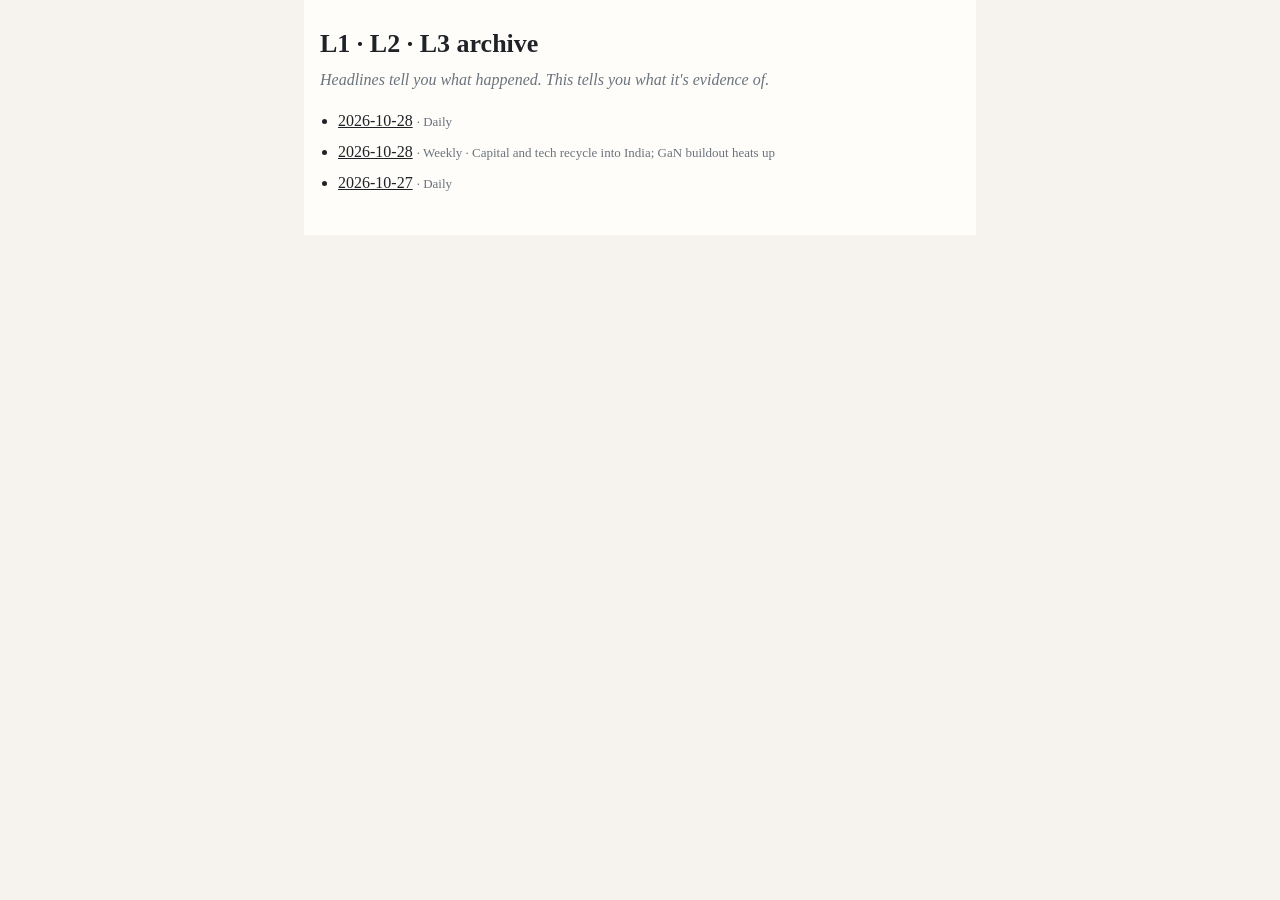
==== docs/index.html @ 502bead8 "Static GitHub Pages from docs/, run locally with --push Drop the Actions workflow so no company secr" ====
<!doctype html>
<html lang="en"><head><meta charset="utf-8"><meta name="viewport" content="width=device-width, initial-scale=1">
<title>L1·L2·L3 archive</title></head>
<body style="margin:0;background:#f6f3ee;">
<div style="max-width:640px;margin:0 auto;padding:24px 16px;background:#fffdf9;color:#1f2328;font-family:Georgia,serif;line-height:1.55;">
<h1 style="font-size:26px;margin:0 0 4px;">L1 · L2 · L3 archive</h1>
<p style="margin:0 0 16px;font-style:italic;color:#6a737d;">Headlines tell you what happened. This tells you what it's evidence of.</p>
<ul style="padding-left:18px;">
<li style="margin:0 0 6px;"><a href="2026-10-28.html" style="color:#1f2328;">2026-10-28</a> <span style="color:#6a737d;font-size:13px;">· Daily</span></li>
<li style="margin:0 0 6px;"><a href="weekly-2026-10-28.html" style="color:#1f2328;">2026-10-28</a> <span style="color:#6a737d;font-size:13px;">· Weekly · Capital and tech recycle into India; GaN buildout heats up</span></li>
<li style="margin:0 0 6px;"><a href="2026-10-27.html" style="color:#1f2328;">2026-10-27</a> <span style="color:#6a737d;font-size:13px;">· Daily</span></li>
</ul>
</div></body></html>
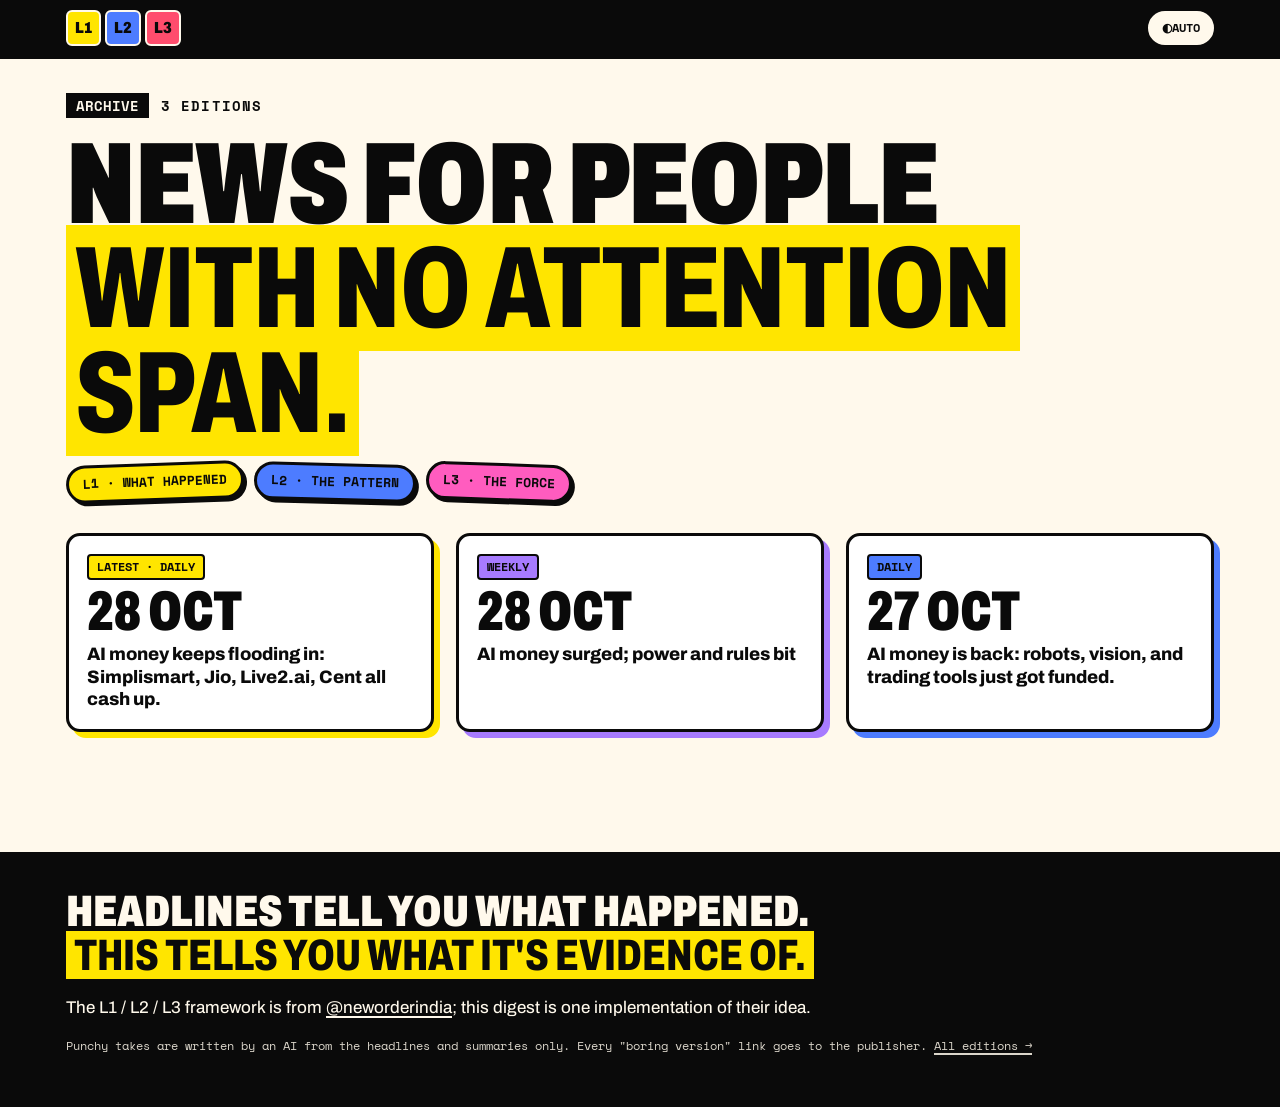
==== commit 36f75ec8: "Redesign: punchy web edition, L1/L2/L3 tabs, last-week connections - Web edition with Feed / What it" ====
--- a/docs/index.html
+++ b/docs/index.html
@@ -1,13 +1,71 @@
 <!doctype html>
-<html lang="en"><head><meta charset="utf-8"><meta name="viewport" content="width=device-width, initial-scale=1">
-<title>L1·L2·L3 archive</title></head>
-<body style="margin:0;background:#f6f3ee;">
-<div style="max-width:640px;margin:0 auto;padding:24px 16px;background:#fffdf9;color:#1f2328;font-family:Georgia,serif;line-height:1.55;">
-<h1 style="font-size:26px;margin:0 0 4px;">L1 · L2 · L3 archive</h1>
-<p style="margin:0 0 16px;font-style:italic;color:#6a737d;">Headlines tell you what happened. This tells you what it's evidence of.</p>
-<ul style="padding-left:18px;">
-<li style="margin:0 0 6px;"><a href="2026-10-28.html" style="color:#1f2328;">2026-10-28</a> <span style="color:#6a737d;font-size:13px;">· Daily</span></li>
-<li style="margin:0 0 6px;"><a href="weekly-2026-10-28.html" style="color:#1f2328;">2026-10-28</a> <span style="color:#6a737d;font-size:13px;">· Weekly · Capital and tech recycle into India; GaN buildout heats up</span></li>
-<li style="margin:0 0 6px;"><a href="2026-10-27.html" style="color:#1f2328;">2026-10-27</a> <span style="color:#6a737d;font-size:13px;">· Daily</span></li>
-</ul>
-</div></body></html>
+<html lang="en">
+<head>
+<meta charset="utf-8">
+<meta name="viewport" content="width=device-width, initial-scale=1">
+<meta name="color-scheme" content="light dark">
+<title>L1·L2·L3 · the archive</title>
+<meta name="description" content="Headlines tell you what happened. This tells you what it's evidence of.">
+<script>(function(){try{var t=localStorage.getItem("l123-theme");if(t==="light"||t==="dark")document.documentElement.setAttribute("data-theme",t);}catch(e){}})();</script>
+<link rel="preconnect" href="https://fonts.googleapis.com">
+<link rel="preconnect" href="https://fonts.gstatic.com" crossorigin>
+<link rel="stylesheet" href="https://fonts.googleapis.com/css2?family=Archivo:wdth,wght@62..125,400..900&family=Space+Mono:wght@400;700&display=swap">
+<link rel="stylesheet" href="assets/digest.css">
+<link rel="icon" href="data:image/svg+xml,%3Csvg xmlns='http://www.w3.org/2000/svg' viewBox='0 0 64 64'%3E%3Crect width='64' height='64' rx='12' fill='%230A0A0A'/%3E%3Crect x='10' y='34' width='12' height='20' fill='%23FFE500'/%3E%3Crect x='26' y='22' width='12' height='32' fill='%234D7CFF'/%3E%3Crect x='42' y='10' width='12' height='44' fill='%23FF4D6D'/%3E%3C/svg%3E">
+</head>
+<body class="archive-page">
+<div class="progress" aria-hidden="true"><span></span></div>
+<header class="topbar">
+  <div class="topbar-row">
+    <a class="logo" href="index.html" aria-label="L1 L2 L3 archive"><span class="lv lv1">L1</span><span class="lv lv2">L2</span><span class="lv lv3">L3</span></a>
+    
+    <button class="theme-btn" type="button" aria-label="Switch colour theme"><span class="theme-ico" aria-hidden="true">◐</span><span class="theme-label">Auto</span></button>
+  </div>
+</header>
+<main>
+
+<div class="wrap">
+  <div class="masthead">
+    <div class="mast-date"><span class="dow">Archive</span><span class="dt">3 editions</span></div>
+    <h1 class="mast-title">News for people<br><mark>with no attention span.</mark></h1>
+    <div class="stickers">
+      <span class="sticker sk-a">L1 · what happened</span>
+      <span class="sticker sk-b">L2 · the pattern</span>
+      <span class="sticker sk-d">L3 · the force</span>
+    </div>
+  </div>
+  <div class="archive">
+    
+    <a class="tile is-latest" href="2026-10-28.html">
+      <span class="tile-kind">Latest · Daily</span>
+      <span class="tile-date">28 Oct</span>
+      <span class="tile-lead">AI money keeps flooding in: Simplismart, Jio, Live2.ai, Cent all cash up.</span>
+    </a>
+    
+    <a class="tile is-weekly" href="weekly-2026-10-28.html">
+      <span class="tile-kind">Weekly</span>
+      <span class="tile-date">28 Oct</span>
+      <span class="tile-lead">AI money surged; power and rules bit</span>
+    </a>
+    
+    <a class="tile" href="2026-10-27.html">
+      <span class="tile-kind">Daily</span>
+      <span class="tile-date">27 Oct</span>
+      <span class="tile-lead">AI money is back: robots, vision, and trading tools just got funded.</span>
+    </a>
+    
+  </div>
+</div>
+
+</main>
+<footer class="footer">
+  <div class="wrap">
+    <p class="footer-big">Headlines tell you what happened.<br><mark>This tells you what it's evidence of.</mark></p>
+    <p>The L1 / L2 / L3 framework is from <a href="https://www.instagram.com/neworderindia/">@neworderindia</a>; this digest is one implementation of their idea.</p>
+    
+    <p class="footer-small">Punchy takes are written by an AI from the headlines and summaries only. Every "boring version" link goes to the publisher. <a href="index.html">All editions →</a></p>
+  </div>
+</footer>
+<script src="assets/digest.js"></script>
+</body>
+</html>
--- a/docs/assets/digest.css
+++ b/docs/assets/digest.css
@@ -0,0 +1,512 @@
+/* L1·L2·L3: solid colours only, thick borders, hard shadows, highlighter marks. No gradients anywhere. */
+
+:root {
+  --bg: #FFF9EC;
+  --surface: #FFFFFF;
+  --ink: #0A0A0A;
+  --soft: #3A3A3A;
+  --line: #0A0A0A;
+  --on: #0A0A0A;            /* text on any accent colour (all accents are light enough for black) */
+  --mark: #FFE500;
+  --mark-ink: #0A0A0A;
+  --quiet: #ECE6D6;
+
+  /* sections (L1) */
+  --tech: #4D7CFF;
+  --politics_india: #FF9F1C;
+  --politics_world: #FF4D6D;
+  --markets: #00D27A;
+  --sports: #A77BFF;
+  --fun: #FF5CBF;
+
+  /* forces (L3) */
+  --technology: #00D1FF;
+  --capital: #B8FF3B;
+  --geopolitics: #FF5F45;
+  --regulation: #FFC400;
+  --demographics: #FF7AD9;
+
+  /* thread status (L2) */
+  --heating: #FF4D2E;
+  --cooling: #7FE7FF;
+  --new: #FFE500;
+  --active: #E3DCCB;
+  --dormant: #BDBDBD;
+
+  --bw: 3px;
+  --sh: 6px;
+  --r: 14px;
+  --display: "Archivo", "Arial Black", Impact, system-ui, sans-serif;
+  --mono: "Space Mono", ui-monospace, "Cascadia Mono", Consolas, monospace;
+  color-scheme: light;
+}
+
+@media (prefers-color-scheme: dark) {
+  :root:not([data-theme="light"]) {
+    --bg: #0B0B0D; --surface: #17171C; --ink: #F7F4EC; --soft: #CFCABF; --line: #F7F4EC;
+    --quiet: #26262D; --active: #34343C; --dormant: #4A4A52; color-scheme: dark;
+  }
+}
+:root[data-theme="dark"] {
+  --bg: #0B0B0D; --surface: #17171C; --ink: #F7F4EC; --soft: #CFCABF; --line: #F7F4EC;
+  --quiet: #26262D; --active: #34343C; --dormant: #4A4A52; color-scheme: dark;
+}
+
+/* colour hooks: every element with one of these classes gets --c */
+.s-tech { --c: var(--tech); } .s-politics_india { --c: var(--politics_india); } .s-politics_world { --c: var(--politics_world); }
+.s-markets { --c: var(--markets); } .s-sports { --c: var(--sports); } .s-fun { --c: var(--fun); }
+.f-technology { --c: var(--technology); } .f-capital { --c: var(--capital); } .f-geopolitics { --c: var(--geopolitics); }
+.f-regulation { --c: var(--regulation); } .f-demographics { --c: var(--demographics); }
+.st-heating { --st: var(--heating); } .st-cooling { --st: var(--cooling); } .st-new { --st: var(--new); }
+.st-active { --st: var(--active); } .st-dormant { --st: var(--dormant); }
+
+* { box-sizing: border-box; }
+html { -webkit-text-size-adjust: 100%; scroll-padding-top: 130px; }
+body {
+  margin: 0; background: var(--bg); color: var(--ink);
+  font-family: var(--display); font-stretch: 100%; font-weight: 450; font-size: 17px; line-height: 1.5;
+  overflow-x: hidden;
+}
+a { color: inherit; text-decoration-thickness: 2px; text-underline-offset: 3px; }
+a:hover { background: var(--mark); color: var(--mark-ink); }
+button { font: inherit; color: inherit; cursor: pointer; }
+mark { background: var(--mark); color: var(--mark-ink); padding: 0 .18em; box-decoration-break: clone; -webkit-box-decoration-break: clone; font-weight: 800; }
+:focus-visible { outline: 3px solid var(--mark); outline-offset: 3px; box-shadow: 0 0 0 6px var(--ink); }
+[hidden] { display: none !important; }
+.wrap { max-width: 1180px; margin: 0 auto; padding: 0 16px; }
+.wrap-narrow { max-width: 760px; }
+.label {
+  font-family: var(--mono); font-weight: 700; font-size: 12px; letter-spacing: .12em; text-transform: uppercase;
+  margin-bottom: 10px;
+}
+.block-title { font-weight: 900; font-stretch: 75%; text-transform: uppercase; font-size: 30px; line-height: 1; margin: 0; }
+
+/* ---------------- top bar ---------------- */
+.progress { position: fixed; inset: 0 0 auto 0; height: 6px; z-index: 60; pointer-events: none; }
+.progress span { display: block; height: 100%; width: 0; background: var(--mark); border-right: 3px solid var(--line); }
+.topbar { position: sticky; top: 0; z-index: 50; background: var(--ink); color: var(--bg); border-bottom: var(--bw) solid var(--line); }
+.topbar-row { max-width: 1180px; margin: 0 auto; padding: 10px 16px; display: flex; align-items: center; gap: 14px; flex-wrap: wrap; }
+.logo { display: flex; gap: 4px; text-decoration: none; }
+.logo:hover { background: none; }
+.lv { font-weight: 900; font-stretch: 80%; font-size: 16px; color: var(--on); padding: 4px 7px; border: 2px solid var(--bg); border-radius: 6px; }
+.lv1 { background: var(--mark); } .lv2 { background: var(--tech); } .lv3 { background: var(--politics_world); }
+.logo:hover .lv { transform: translateY(-2px); }
+.lv { transition: transform .12s; }
+.tabs { display: flex; gap: 6px; flex: 1; justify-content: center; }
+.tab {
+  background: transparent; border: 2px solid transparent; color: var(--bg); border-radius: 999px;
+  padding: 7px 14px; font-weight: 800; font-size: 15px; white-space: nowrap;
+}
+.tab:hover { border-color: var(--bg); }
+.tab[aria-selected="true"] { background: var(--mark); color: var(--mark-ink); border-color: var(--mark); }
+.theme-btn {
+  margin-left: auto; background: var(--bg); color: var(--ink); border: 2px solid var(--bg); border-radius: 999px;
+  padding: 6px 12px; font-family: var(--mono); font-size: 12px; font-weight: 700; text-transform: uppercase;
+}
+.theme-btn:hover { background: var(--mark); color: var(--mark-ink); }
+.daily .tabs { order: 3; flex-basis: 100%; justify-content: stretch; }
+.daily .tab { flex: 1; padding: 8px 6px; font-size: 14px; }
+@media (min-width: 760px) {
+  .daily .tabs { order: 0; flex-basis: auto; justify-content: center; }
+  .daily .tab { flex: 0 0 auto; padding: 7px 16px; font-size: 15px; }
+}
+
+/* ---------------- masthead ---------------- */
+.masthead { padding: 34px 0 22px; }
+.mast-date { display: flex; align-items: baseline; gap: 12px; font-family: var(--mono); font-weight: 700; text-transform: uppercase; }
+.dow { background: var(--ink); color: var(--bg); padding: 2px 10px; font-size: 14px; }
+.dt { font-size: 14px; letter-spacing: .08em; }
+.mast-title {
+  font-weight: 900; font-stretch: 72%; text-transform: uppercase; line-height: .9; letter-spacing: -.01em;
+  font-size: clamp(46px, 11vw, 116px); margin: 14px 0 18px;
+}
+.mast-title mark { padding: 0 .08em; }
+.stickers { display: flex; flex-wrap: wrap; gap: 10px; }
+.sticker {
+  display: inline-block; border: var(--bw) solid var(--line); border-radius: 999px; padding: 6px 14px;
+  font-family: var(--mono); font-weight: 700; font-size: 13px; text-transform: uppercase; color: var(--on);
+  box-shadow: 3px 3px 0 var(--line);
+}
+.sk-a { background: var(--mark); transform: rotate(-2deg); }
+.sk-b { background: var(--tech); transform: rotate(1.5deg); }
+.sk-c { background: var(--markets); transform: rotate(-1deg); }
+.sk-d { background: var(--fun); transform: rotate(2deg); }
+
+/* ---------------- TL;DR ---------------- */
+.tldr {
+  background: var(--mark); color: var(--mark-ink); border: var(--bw) solid var(--line); border-radius: var(--r);
+  box-shadow: var(--sh) var(--sh) 0 var(--line); padding: 20px 20px 8px; margin: 10px 0 34px;
+}
+.tldr ol { list-style: none; margin: 0; padding: 0; }
+.tldr li { display: flex; gap: 14px; align-items: flex-start; border-top: 3px solid var(--mark-ink); padding: 14px 0; }
+.tldr li:first-child { border-top: 0; padding-top: 4px; }
+.tldr .num {
+  flex: 0 0 auto; width: 40px; height: 40px; display: grid; place-items: center; background: var(--mark-ink); color: var(--mark);
+  font-weight: 900; font-size: 22px; border-radius: 50%;
+}
+.tldr p { margin: 0; font-weight: 800; font-stretch: 85%; font-size: clamp(20px, 3.4vw, 28px); line-height: 1.15; }
+.tldr mark { background: var(--mark-ink); color: var(--mark); }
+
+/* ---------------- layout ---------------- */
+/* Phones: the big one, then a swipeable strip of moving patterns, then the cards. The forces and the call
+   live in their own tabs, so the side boxes for them are desktop-only. */
+.feed-grid { display: flex; flex-direction: column; }
+.feed-main { display: contents; }
+.hero { order: 0; }
+.feed-side { order: 1; display: flex; flex-direction: column; gap: 22px; margin-bottom: 28px; min-width: 0; }
+.filters, .sec-block { order: 2; }
+.feed-side .side-forces, .feed-side .side-call { display: none; }
+.movers { display: flex; gap: 12px; overflow-x: auto; margin: 0 -16px; padding: 2px 16px 10px; scroll-snap-type: x mandatory; scrollbar-width: thin; }
+.movers .mover { flex: 0 0 240px; scroll-snap-align: start; border: 2px solid var(--line); border-radius: 10px; padding: 10px 12px; background: var(--bg); }
+.movers .mover:first-of-type { padding-top: 10px; }
+.movers-box { padding-bottom: 8px; overflow: hidden; }
+.swipe { float: right; letter-spacing: 0; text-transform: none; font-weight: 400; }
+@media (min-width: 1000px) {
+  .feed-grid { display: grid; grid-template-columns: minmax(0, 1fr) 330px; gap: 34px; align-items: start; }
+  .feed-main { display: block; min-width: 0; }
+  .feed-side { position: sticky; top: 90px; max-height: calc(100vh - 110px); overflow: auto; padding: 0 8px 8px 0; margin: 0; }
+  .feed-side .side-forces, .feed-side .side-call { display: block; }
+  .movers { display: block; margin: 0; padding: 0; overflow: visible; }
+  .movers .mover { border: 0; border-top: 2px solid var(--line); border-radius: 0; padding: 12px 0; background: transparent; }
+  .movers .mover:first-of-type { border-top: 0; padding-top: 2px; }
+  .movers-box { overflow: visible; }
+  .swipe { display: none; }
+}
+
+/* ---------------- hero ---------------- */
+.hero {
+  position: relative; background: var(--ink); color: var(--bg); border: var(--bw) solid var(--line); border-radius: var(--r);
+  padding: 34px 22px 22px; margin-bottom: 30px; box-shadow: var(--sh) var(--sh) 0 var(--politics_world);
+}
+.sk-hero { position: absolute; top: -18px; left: 18px; background: var(--politics_world); transform: rotate(-3deg); }
+.hero-text { margin: 0 0 16px; font-weight: 800; font-stretch: 85%; font-size: clamp(22px, 3.6vw, 32px); line-height: 1.15; }
+.hero-cta {
+  background: var(--bg); color: var(--ink); border: 2px solid var(--bg); border-radius: 999px; padding: 8px 16px; font-weight: 800;
+}
+.hero-cta:hover { background: var(--mark); color: var(--mark-ink); border-color: var(--mark); }
+
+/* ---------------- filters ---------------- */
+.filters { display: flex; gap: 8px; overflow-x: auto; padding: 4px 4px 14px; margin: 0 -4px 10px; scrollbar-width: thin; }
+.filter {
+  flex: 0 0 auto; background: var(--surface); border: 2px solid var(--line); border-radius: 999px; padding: 6px 12px;
+  font-weight: 800; font-size: 14px; white-space: nowrap;
+}
+.filter b { font-family: var(--mono); font-size: 12px; margin-left: 4px; }
+.filter:hover { background: var(--c, var(--mark)); color: var(--on); }
+.filter.is-on { background: var(--c, var(--ink)); color: var(--on); box-shadow: 3px 3px 0 var(--line); }
+.filter.is-on[data-filter="all"] { color: var(--bg); }
+
+/* ---------------- section banner ---------------- */
+.sec-banner {
+  display: flex; justify-content: space-between; align-items: center; margin: 14px 0 20px; padding: 10px 16px;
+  background: var(--c); color: var(--on); border: var(--bw) solid var(--line); border-radius: var(--r);
+  font-weight: 900; font-stretch: 72%; text-transform: uppercase; font-size: clamp(30px, 6vw, 44px); line-height: 1;
+}
+.sec-count { font-family: var(--mono); font-size: 16px; background: var(--ink); color: var(--bg); border-radius: 999px; padding: 4px 12px; font-stretch: 100%; }
+
+/* ---------------- cards ---------------- */
+.card {
+  position: relative; background: var(--surface); border: var(--bw) solid var(--line); border-radius: var(--r);
+  box-shadow: var(--sh) var(--sh) 0 var(--c, var(--line)); padding: 16px 18px 14px; margin: 0 0 24px;
+  transition: transform .12s ease, box-shadow .12s ease;
+}
+.card:hover { transform: translate(-2px, -2px); box-shadow: calc(var(--sh) + 3px) calc(var(--sh) + 3px) 0 var(--c, var(--line)); }
+.card.s-fun { transform: rotate(-.5deg); }
+.card.flash { animation: flash 1.2s ease 2; }
+@keyframes flash { 50% { background: var(--mark); color: var(--mark-ink); } }
+.card-top { display: flex; justify-content: space-between; align-items: center; }
+.tag {
+  background: var(--c); color: var(--on); border: 2px solid var(--line); border-radius: 999px; padding: 4px 10px;
+  font-family: var(--mono); font-weight: 700; font-size: 12px; text-transform: uppercase;
+}
+.card-emoji { font-size: 34px; line-height: 1; }
+.punchy { font-weight: 900; font-stretch: 78%; font-size: clamp(25px, 4.4vw, 34px); line-height: 1.02; letter-spacing: -.005em; margin: 12px 0 10px; }
+.so-what { margin: 0 0 12px; font-size: 17px; line-height: 1.45; color: var(--ink); }
+.fund { display: flex; flex-wrap: wrap; gap: 6px; align-items: center; margin: 0 0 12px; }
+.fund-k { font-family: var(--mono); font-weight: 700; font-size: 12px; text-transform: uppercase; background: var(--capital); color: var(--on); border: 2px solid var(--line); padding: 3px 8px; }
+.fund-v { font-family: var(--mono); font-size: 12px; border: 2px solid var(--line); padding: 3px 8px; background: var(--surface); }
+.throwback-mini { border: 2px dashed var(--line); border-radius: 10px; padding: 10px 12px; margin: 0 0 12px; background: var(--quiet); }
+.throwback-mini p { margin: 6px 0 0; font-size: 15px; line-height: 1.4; }
+.then { display: block; font-size: 13px; color: var(--soft); margin-top: 4px; }
+.kind {
+  display: inline-block; font-family: var(--mono); font-weight: 700; font-size: 11px; text-transform: uppercase;
+  background: var(--ink); color: var(--bg); padding: 3px 8px; border-radius: 4px;
+}
+.k-reversal { background: var(--politics_world); color: var(--on); } .k-cause { background: var(--regulation); color: var(--on); }
+.k-same_pattern { background: var(--technology); color: var(--on); }
+.card-foot { display: flex; flex-wrap: wrap; gap: 10px; justify-content: space-between; align-items: center; border-top: 2px solid var(--line); padding-top: 12px; }
+.thread-chip {
+  background: var(--st, var(--surface)); color: var(--on); border: 2px solid var(--line); border-radius: 999px; padding: 6px 12px;
+  font-weight: 800; font-size: 14px; text-align: left; line-height: 1.2;
+}
+.thread-chip:not([class*="st-"]) { color: var(--ink); }
+.thread-chip:hover { background: var(--mark); color: var(--mark-ink); box-shadow: 3px 3px 0 var(--line); }
+.one-off { font-family: var(--mono); font-size: 12px; color: var(--soft); }
+.boring { font-family: var(--mono); font-size: 12px; font-weight: 700; }
+
+/* ---------------- pulse ---------------- */
+.pulse { border: var(--bw) solid var(--line); border-radius: var(--r); background: var(--surface); padding: 16px; margin: 0 0 28px; box-shadow: var(--sh) var(--sh) 0 var(--capital); }
+.pulse-grid { display: grid; gap: 12px; }
+@media (min-width: 640px) { .pulse-grid { grid-template-columns: 1fr 1fr; } }
+.pulse-side { border: 2px solid var(--line); border-radius: 10px; padding: 12px; }
+.p-in { background: var(--politics_india); color: var(--on); } .p-w { background: var(--technology); color: var(--on); }
+.pulse-k { font-weight: 900; font-stretch: 80%; text-transform: uppercase; font-size: 20px; }
+.pulse-side p { margin: 4px 0 0; font-weight: 600; }
+
+/* ---------------- side rail ---------------- */
+.side-box { background: var(--surface); border: var(--bw) solid var(--line); border-radius: var(--r); padding: 16px; box-shadow: 4px 4px 0 var(--line); }
+.mover {
+  display: block; width: 100%; text-align: left; background: transparent; border: 0; border-top: 2px solid var(--line);
+  padding: 12px 0; margin: 0;
+}
+.mover:first-of-type { border-top: 0; padding-top: 2px; }
+.mover:hover .mover-name { background: var(--mark); color: var(--mark-ink); }
+.mover-name { display: block; font-weight: 900; font-stretch: 80%; font-size: 22px; line-height: 1.05; margin-top: 6px; }
+.mover-line { display: block; font-size: 14px; color: var(--soft); margin-top: 4px; }
+.stamp {
+  display: inline-block; background: var(--st); color: var(--on); border: 2px solid var(--line); border-radius: 4px;
+  font-family: var(--mono); font-size: 11px; font-weight: 700; text-transform: uppercase; padding: 2px 7px; transform: rotate(-2deg);
+}
+.st-active .stamp, .stamp.st-active, .stamp.st-dormant { color: var(--ink); }
+.force-bar {
+  display: grid; grid-template-columns: 128px 1fr 26px; gap: 8px; align-items: center; width: 100%; background: transparent;
+  border: 0; padding: 6px 0; text-align: left;
+}
+.fb-name { font-weight: 800; font-size: 14px; }
+.fb-track { height: 16px; border: 2px solid var(--line); border-radius: 4px; background: var(--bg); overflow: hidden; }
+.fb-fill { display: block; height: 100%; background: var(--c); border-right: 2px solid var(--line); }
+.fb-n { font-family: var(--mono); font-weight: 700; text-align: right; }
+.force-bar.is-quiet { opacity: .55; }
+.force-bar:hover .fb-name { background: var(--c); color: var(--on); }
+.side-call { display: block; width: 100%; text-align: left; background: var(--sports); color: var(--on); }
+.side-call-text { display: block; font-weight: 800; font-stretch: 85%; font-size: 18px; line-height: 1.2; }
+.side-call-cta { display: inline-block; margin-top: 10px; font-family: var(--mono); font-weight: 700; font-size: 12px; text-transform: uppercase; background: var(--ink); color: var(--bg); padding: 4px 8px; }
+.quiet { margin: 0; color: var(--soft); }
+
+/* ---------------- what it means ---------------- */
+.ladder { display: grid; grid-template-columns: repeat(3, 1fr); gap: 8px; padding: 26px 0 10px; }
+.ladder .rung-arrow, .ladder .rung-s { display: none; }
+.ladder .rung { padding: 10px; }
+.ladder .rung-l { font-size: 40px; }
+.ladder .rung-t { font-size: 14px; }
+@media (min-width: 760px) {
+  .ladder { grid-template-columns: 1fr auto 1fr auto 1fr; align-items: stretch; gap: 10px; padding-top: 34px; }
+  .ladder .rung-arrow, .ladder .rung-s { display: block; }
+  .ladder .rung { padding: 14px 16px; }
+  .ladder .rung-l { font-size: 64px; }
+  .ladder .rung-t { font-size: 20px; }
+}
+.rung { border: var(--bw) solid var(--line); border-radius: var(--r); padding: 14px 16px; color: var(--on); box-shadow: 5px 5px 0 var(--line); }
+.r1 { background: var(--mark); } .r2 { background: var(--tech); } .r3 { background: var(--politics_world); }
+.rung-l { display: block; font-weight: 900; font-stretch: 70%; font-size: 64px; line-height: .85; }
+.rung-t { display: block; font-weight: 900; text-transform: uppercase; font-size: 20px; font-stretch: 80%; }
+.rung-s { display: block; font-family: var(--mono); font-size: 12px; }
+.rung-arrow { align-self: center; justify-self: center; font-weight: 900; font-size: 36px; transform: rotate(90deg); }
+@media (min-width: 760px) { .rung-arrow { transform: none; } }
+
+.map-wrap { display: none; margin: 30px 0 10px; }
+@media (min-width: 900px) { .map-wrap { display: block; } }
+.map-head { display: flex; align-items: baseline; gap: 16px; flex-wrap: wrap; margin-bottom: 14px; }
+.map-head p { margin: 0; color: var(--soft); }
+.map {
+  position: relative; display: grid; grid-template-columns: 1.5fr 1fr .8fr; gap: 90px; padding: 22px;
+  background: var(--surface); border: var(--bw) solid var(--line); border-radius: var(--r); box-shadow: var(--sh) var(--sh) 0 var(--line);
+}
+.map-lines { position: absolute; inset: 0; width: 100%; height: 100%; pointer-events: none; overflow: visible; }
+.map-lines path { fill: none; stroke-width: 3; stroke-linecap: round; transition: opacity .15s, stroke-width .15s; }
+.map-col { display: flex; flex-direction: column; gap: 10px; justify-content: center; position: relative; z-index: 1; }
+.map-h { font-family: var(--mono); font-weight: 700; font-size: 12px; text-transform: uppercase; letter-spacing: .1em; margin-bottom: 4px; }
+.node {
+  border: 2px solid var(--line); border-radius: 10px; padding: 8px 10px; background: var(--surface); font-weight: 800;
+  font-size: 14px; line-height: 1.2; transition: opacity .15s, transform .15s; cursor: default;
+}
+.n1 { border-left: 10px solid var(--c); }
+.n2 { background: var(--st); color: var(--on); font-stretch: 85%; font-size: 17px; }
+.st-active.n2, .st-dormant.n2 { color: var(--ink); }
+.n3 { background: var(--c); color: var(--on); font-size: 16px; text-transform: uppercase; font-stretch: 85%; }
+.n3.is-quiet { background: var(--surface); color: var(--soft); border-style: dashed; }
+.map.is-tracing .node:not(.lit) { opacity: .22; }
+.map.is-tracing path:not(.lit) { opacity: .08; }
+.map path.lit { stroke-width: 5; }
+.node.lit { transform: scale(1.03); box-shadow: 4px 4px 0 var(--line); }
+
+.level { margin: 46px 0 10px; }
+.level-h { display: flex; gap: 16px; align-items: center; margin-bottom: 20px; }
+.level-h h2 { margin: 0; font-weight: 900; font-stretch: 75%; text-transform: uppercase; font-size: clamp(30px, 5vw, 44px); line-height: 1; }
+.level-h p { margin: 4px 0 0; color: var(--soft); }
+.big-l {
+  flex: 0 0 auto; display: grid; place-items: center; width: 84px; height: 84px; border: var(--bw) solid var(--line); border-radius: 50%;
+  font-weight: 900; font-stretch: 70%; font-size: 40px; color: var(--on); box-shadow: 4px 4px 0 var(--line);
+}
+.l-1 { background: var(--mark); } .l-2 { background: var(--tech); } .l-3 { background: var(--politics_world); } .l-x { background: var(--markets); }
+
+.l1-list { list-style: none; margin: 0; padding: 0; display: grid; gap: 10px; }
+.l1-row {
+  display: grid; grid-template-columns: auto 1fr; gap: 6px 10px; align-items: center; background: var(--surface);
+  border: 2px solid var(--line); border-left: 10px solid var(--c); border-radius: 10px; padding: 10px 12px;
+}
+.l1-row .thread-chip { grid-column: 2; justify-self: start; font-size: 13px; padding: 4px 10px; }
+.l1-arrow { display: none; font-weight: 900; }
+@media (min-width: 760px) {
+  .l1-row { grid-template-columns: auto 1fr auto auto; }
+  .l1-row .thread-chip { grid-column: auto; }
+  .l1-arrow { display: inline; }
+}
+.l1-tag { font-size: 20px; }
+.l1-head { font-weight: 800; text-decoration: none; line-height: 1.2; }
+.l1-head:hover { text-decoration: underline; }
+.oneoffs { margin-top: 14px; }
+.oneoffs summary { cursor: pointer; font-family: var(--mono); font-weight: 700; font-size: 13px; text-transform: uppercase; padding: 8px 0; }
+.oneoffs .l1-row { grid-template-columns: auto 1fr; }
+
+.force-filter { display: flex; flex-wrap: wrap; gap: 8px; margin: 0 0 18px; }
+.ff { background: var(--surface); border: 2px solid var(--line); border-radius: 999px; padding: 5px 12px; font-weight: 800; font-size: 14px; }
+.ff.is-on { background: var(--c, var(--ink)); color: var(--on); box-shadow: 3px 3px 0 var(--line); }
+.ff[data-ff="all"].is-on { color: var(--bg); }
+.ff:hover { background: var(--c, var(--mark)); color: var(--on); }
+
+.threads { display: grid; gap: 26px; }
+@media (min-width: 900px) { .threads { grid-template-columns: 1fr 1fr; align-items: start; } }
+.thread {
+  background: var(--surface); border: var(--bw) solid var(--line); border-radius: var(--r); padding: 18px;
+  box-shadow: var(--sh) var(--sh) 0 var(--st); scroll-margin-top: 140px;
+}
+.thread.flash { animation: flash 1.2s ease 2; }
+.thread-top { display: flex; justify-content: space-between; align-items: center; gap: 10px; flex-wrap: wrap; }
+.thread-meta { font-family: var(--mono); font-size: 12px; color: var(--soft); }
+.thread-meta b { color: var(--ink); background: var(--mark); color: var(--mark-ink); padding: 0 4px; }
+.thread-name { font-weight: 900; font-stretch: 75%; text-transform: uppercase; font-size: clamp(30px, 4.6vw, 42px); line-height: .95; margin: 14px 0 8px; }
+.thread-plain { margin: 0 0 10px; font-size: 19px; font-weight: 700; line-height: 1.3; }
+.thread-line { margin: 0 0 10px; font-size: 15px; border-left: 6px solid var(--st); padding-left: 10px; }
+.forces-row { display: flex; flex-wrap: wrap; gap: 6px; margin-bottom: 14px; }
+.fchip { background: var(--c); color: var(--on); border: 2px solid var(--line); border-radius: 999px; padding: 2px 9px; font-family: var(--mono); font-size: 12px; font-weight: 700; text-transform: uppercase; }
+.timeline { display: grid; grid-template-columns: repeat(14, 1fr); gap: 4px; align-items: end; height: 46px; }
+.tl-d { display: block; height: 8px; border: 2px solid var(--line); border-radius: 3px; background: var(--bg); }
+.tl-d.on { height: calc(10px + var(--n) * 8px); background: var(--st); }
+.st-active .tl-d.on, .st-dormant .tl-d.on { background: var(--ink); }
+.tl-d.now { outline: 2px solid var(--mark); outline-offset: 2px; }
+.tl-axis { display: flex; justify-content: space-between; font-family: var(--mono); font-size: 11px; color: var(--soft); margin: 4px 0 12px; }
+.claim { border: 2px dashed var(--line); border-radius: 8px; padding: 6px 10px; margin-bottom: 12px; }
+.claim summary { cursor: pointer; font-family: var(--mono); font-size: 12px; font-weight: 700; text-transform: uppercase; }
+.claim p { margin: 8px 0 4px; font-size: 15px; }
+.evidence { list-style: none; margin: 0; padding: 0; display: grid; gap: 10px; }
+.evidence li { border-left: 4px solid var(--line); padding-left: 10px; font-size: 15px; line-height: 1.35; }
+.evidence li.is-today { border-left-color: var(--mark); border-left-width: 8px; }
+.ev-date { display: block; font-family: var(--mono); font-size: 11px; font-weight: 700; text-transform: uppercase; color: var(--soft); }
+.is-today .ev-date { color: var(--ink); }
+.evidence a, .evidence span:not(.ev-date):not(.ev-note) { font-weight: 800; }
+.ev-note { display: block; color: var(--soft); font-size: 14px; }
+.thread.is-hidden { display: none; }
+
+.forces { display: grid; gap: 14px; grid-template-columns: 1fr; }
+@media (min-width: 620px) { .forces { grid-template-columns: 1fr 1fr; } }
+@media (min-width: 1000px) { .forces { grid-template-columns: repeat(5, 1fr); } }
+.force {
+  display: flex; flex-direction: column; gap: 6px; text-align: left; background: var(--c); color: var(--on);
+  border: var(--bw) solid var(--line); border-radius: var(--r); padding: 16px; box-shadow: 5px 5px 0 var(--line);
+  transition: transform .12s;
+}
+.force:hover { transform: translate(-2px, -2px) rotate(-1deg); }
+.force.is-quiet { background: var(--surface); color: var(--ink); border-style: dashed; box-shadow: none; }
+.force-icon { font-size: 34px; line-height: 1; }
+.force-name { font-weight: 900; font-stretch: 75%; text-transform: uppercase; font-size: 26px; line-height: 1; }
+.force-line { font-weight: 650; font-size: 15px; line-height: 1.3; flex: 1; }
+.force-meter { font-family: var(--mono); font-size: 12px; border-top: 2px solid currentColor; padding-top: 6px; }
+
+.dots {
+  display: grid; grid-template-columns: 1fr; gap: 12px; align-items: center; background: var(--ink); color: var(--bg);
+  border: var(--bw) solid var(--line); border-radius: var(--r); padding: 22px; box-shadow: var(--sh) var(--sh) 0 var(--markets);
+}
+@media (min-width: 760px) { .dots { grid-template-columns: 1fr auto 1fr; } }
+.dots-node {
+  background: var(--bg); color: var(--ink); border: 2px solid var(--bg); border-radius: 10px; padding: 12px; font-weight: 900;
+  font-stretch: 80%; text-transform: uppercase; font-size: 22px; line-height: 1;
+}
+.dots-node:hover { background: var(--mark); color: var(--mark-ink); }
+.dots-via { justify-self: center; background: var(--c); color: var(--on); border: 2px solid var(--bg); border-radius: 999px; padding: 6px 14px; font-family: var(--mono); font-weight: 700; text-transform: uppercase; font-size: 13px; }
+.dots-text { grid-column: 1 / -1; margin: 6px 0 0; font-size: 20px; font-weight: 700; line-height: 1.35; }
+.sub-title { font-weight: 900; font-stretch: 80%; text-transform: uppercase; font-size: 24px; margin: 34px 0 14px; }
+.throwbacks { display: grid; gap: 20px; }
+@media (min-width: 900px) { .throwbacks { grid-template-columns: 1fr 1fr; } }
+.tb { background: var(--surface); border: var(--bw) solid var(--line); border-radius: var(--r); padding: 16px; box-shadow: 5px 5px 0 var(--line); }
+.tb-line { font-weight: 800; font-stretch: 88%; font-size: 21px; line-height: 1.2; margin: 10px 0 12px; }
+.tb-pair { display: grid; grid-template-columns: 1fr; gap: 8px; }
+@media (min-width: 560px) { .tb-pair { grid-template-columns: 1fr auto 1fr; align-items: stretch; } }
+.tb-then, .tb-now { border: 2px solid var(--line); border-top: 8px solid var(--c); border-radius: 8px; padding: 8px 10px; font-size: 14px; line-height: 1.3; }
+.tb-then { background: var(--quiet); }
+.tb-k { display: block; font-family: var(--mono); font-size: 11px; font-weight: 700; text-transform: uppercase; margin-bottom: 4px; }
+.tb-then a, .tb-now a { font-weight: 800; }
+.tb-src { display: block; font-family: var(--mono); font-size: 11px; color: var(--soft); margin-top: 4px; }
+.tb-arrow { align-self: center; justify-self: center; font-weight: 900; font-size: 26px; }
+
+/* ---------------- play ---------------- */
+.call {
+  position: relative; background: var(--sports); color: var(--on); border: var(--bw) solid var(--line); border-radius: var(--r);
+  padding: 36px 22px 20px; margin: 44px 0 30px; box-shadow: var(--sh) var(--sh) 0 var(--line);
+}
+.sk-call { position: absolute; top: -18px; left: 18px; background: var(--mark); transform: rotate(-3deg); }
+.call-text { font-weight: 900; font-stretch: 80%; font-size: clamp(24px, 4vw, 34px); line-height: 1.08; margin: 0 0 14px; }
+.call-meta { margin: 0; font-weight: 700; display: flex; flex-wrap: wrap; gap: 8px; align-items: center; }
+.call-meta .thread-chip { background: var(--surface); color: var(--ink); }
+.quiz { margin: 10px 0 40px; }
+.quiz-head { display: flex; justify-content: space-between; align-items: center; gap: 12px; margin-bottom: 16px; }
+.score { font-family: var(--mono); font-weight: 700; background: var(--ink); color: var(--bg); padding: 6px 12px; border-radius: 999px; }
+.score b { color: var(--mark); }
+.q { background: var(--surface); border: var(--bw) solid var(--line); border-radius: var(--r); padding: 16px; margin-bottom: 18px; box-shadow: 5px 5px 0 var(--line); }
+.q-text { font-weight: 800; font-size: 19px; line-height: 1.3; margin: 0 0 12px; display: flex; gap: 10px; }
+.q-n { flex: 0 0 auto; width: 30px; height: 30px; border-radius: 50%; display: grid; place-items: center; background: var(--mark); color: var(--mark-ink); border: 2px solid var(--line); font-weight: 900; }
+.opts { display: grid; gap: 8px; }
+.opt {
+  display: flex; gap: 10px; align-items: center; text-align: left; background: var(--bg); border: 2px solid var(--line); border-radius: 10px;
+  padding: 10px 12px; font-weight: 700; font-size: 16px; line-height: 1.25;
+}
+.opt:hover:not(:disabled) { background: var(--mark); color: var(--mark-ink); }
+.opt-l { flex: 0 0 auto; font-family: var(--mono); font-weight: 700; border: 2px solid currentColor; border-radius: 6px; padding: 0 6px; }
+.opt:disabled { cursor: default; }
+.opt.is-right { background: var(--markets); color: var(--on); box-shadow: 3px 3px 0 var(--line); }
+.opt.is-wrong { background: var(--politics_world); color: var(--on); text-decoration: line-through; }
+.why { margin: 10px 0 0; font-weight: 700; background: var(--quiet); border-left: 6px solid var(--line); padding: 8px 10px; }
+.quiz-done { font-weight: 900; font-stretch: 80%; font-size: 26px; text-transform: uppercase; background: var(--mark); color: var(--mark-ink); border: var(--bw) solid var(--line); padding: 12px 16px; border-radius: var(--r); }
+.calls ul { list-style: none; padding: 0; margin: 16px 0 50px; display: grid; gap: 10px; }
+.calls li { border: 2px solid var(--line); border-radius: 10px; padding: 10px 12px; background: var(--surface); display: grid; gap: 4px; }
+.verdict { justify-self: start; font-family: var(--mono); font-weight: 700; font-size: 12px; text-transform: uppercase; border: 2px solid var(--line); padding: 2px 8px; border-radius: 4px; color: var(--on); background: var(--active); }
+.v-right { background: var(--markets); } .v-wrong { background: var(--politics_world); } .v-too_early, .v-open { background: var(--regulation); }
+.calls-text { font-weight: 700; }
+.calls-meta { font-family: var(--mono); font-size: 12px; color: var(--soft); }
+
+/* ---------------- weekly + archive ---------------- */
+.week-thread { margin-bottom: 0; }
+.week-stats { display: flex; gap: 8px; flex-wrap: wrap; margin: 6px 0 10px; }
+.week-stat { font-family: var(--mono); font-size: 12px; font-weight: 700; text-transform: uppercase; border: 2px solid var(--line); padding: 2px 8px; border-radius: 4px; background: var(--bg); }
+.born-dead { display: grid; gap: 14px; }
+@media (min-width: 760px) { .born-dead { grid-template-columns: 1fr 1fr; } }
+.bd { border: var(--bw) solid var(--line); border-radius: var(--r); padding: 16px; background: var(--surface); }
+.bd h3 { margin: 0 0 10px; font-weight: 900; font-stretch: 80%; text-transform: uppercase; font-size: 24px; }
+.bd ul { margin: 0; padding-left: 18px; }
+.bd li { margin-bottom: 8px; }
+.archive { display: grid; gap: 22px; grid-template-columns: 1fr; padding: 10px 0 60px; }
+@media (min-width: 640px) { .archive { grid-template-columns: 1fr 1fr; } }
+@media (min-width: 1000px) { .archive { grid-template-columns: 1fr 1fr 1fr; } }
+.tile {
+  display: flex; flex-direction: column; gap: 8px; text-decoration: none; background: var(--surface); border: var(--bw) solid var(--line);
+  border-radius: var(--r); padding: 18px; box-shadow: var(--sh) var(--sh) 0 var(--c, var(--line)); transition: transform .12s;
+  color: var(--ink);
+}
+.tile:hover { transform: translate(-3px, -3px) rotate(-.6deg); background: var(--surface); color: var(--ink); }
+.tile-date { font-weight: 900; font-stretch: 70%; font-size: 56px; line-height: .85; text-transform: uppercase; }
+.tile-kind { align-self: flex-start; font-family: var(--mono); font-size: 12px; font-weight: 700; text-transform: uppercase; background: var(--c); color: var(--on); border: 2px solid var(--line); padding: 2px 8px; border-radius: 4px; }
+.tile-lead { font-weight: 800; font-size: 18px; line-height: 1.25; }
+.tile { --c: var(--tech); }
+.tile.is-latest { --c: var(--mark); }
+.tile.is-weekly { --c: var(--sports); }
+
+/* ---------------- footer ---------------- */
+.footer { margin-top: 60px; background: var(--ink); color: var(--bg); border-top: var(--bw) solid var(--line); padding: 34px 0 40px; }
+.footer a { color: var(--bg); }
+.footer a:hover { color: var(--mark-ink); }
+.footer-big { font-weight: 900; font-stretch: 75%; text-transform: uppercase; font-size: clamp(26px, 5vw, 44px); line-height: 1; margin: 0 0 18px; }
+.footer-small { font-family: var(--mono); font-size: 12px; opacity: .85; }
+
+@media (prefers-reduced-motion: reduce) {
+  *, *::before, *::after { transition: none !important; animation: none !important; }
+}
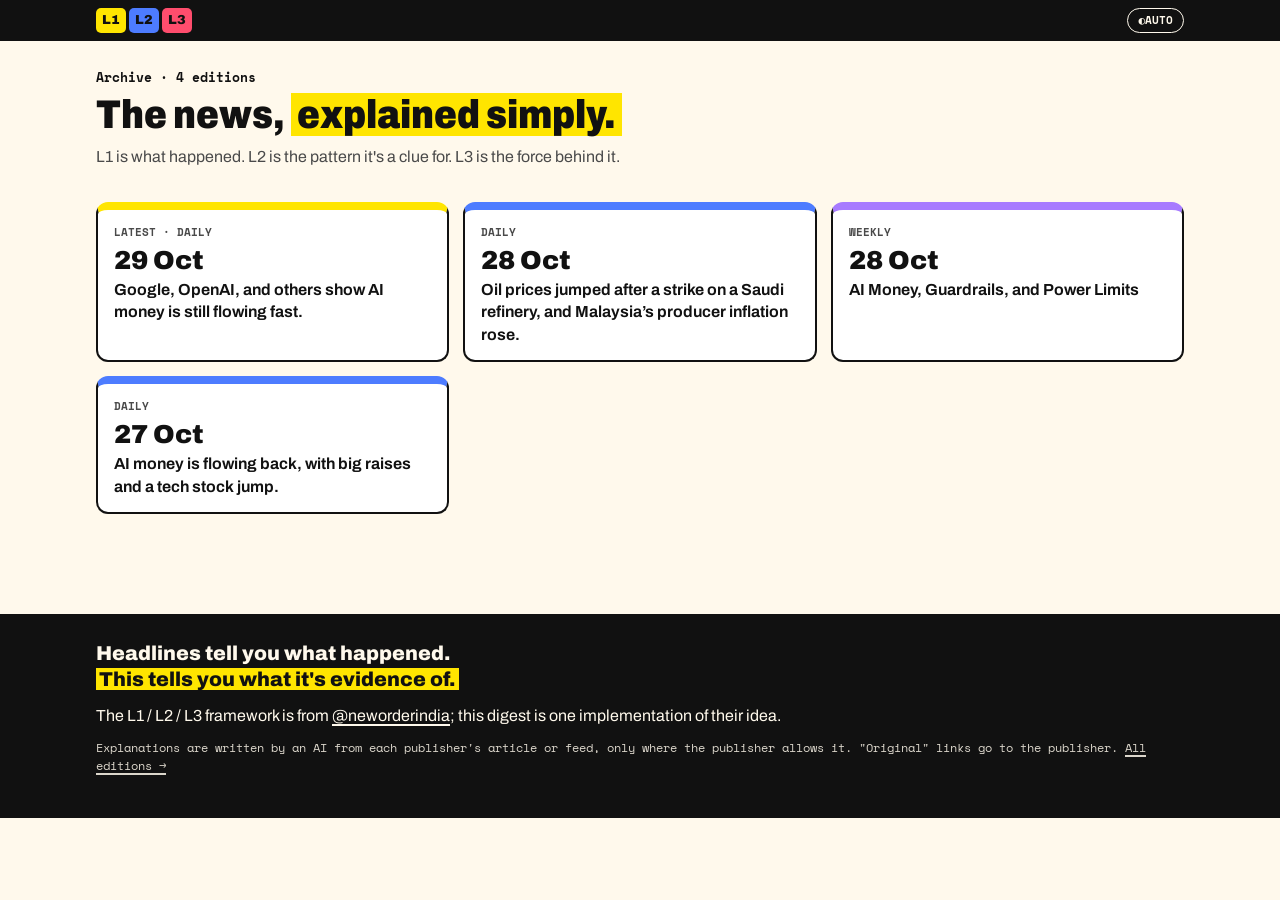
==== commit 7de44135: "Explain like I'm 10: read the stories, teach the patterns - New read phase: feed text first, then th" ====
--- a/docs/index.html
+++ b/docs/index.html
@@ -25,33 +25,35 @@
 <main>
 
 <div class="wrap">
-  <div class="masthead">
-    <div class="mast-date"><span class="dow">Archive</span><span class="dt">3 editions</span></div>
-    <h1 class="mast-title">News for people<br><mark>with no attention span.</mark></h1>
-    <div class="stickers">
-      <span class="sticker sk-a">L1 · what happened</span>
-      <span class="sticker sk-b">L2 · the pattern</span>
-      <span class="sticker sk-d">L3 · the force</span>
-    </div>
-  </div>
+  <header class="masthead">
+    <p class="mast-date">Archive · 4 editions</p>
+    <h1 class="mast-title">The news, <mark>explained simply.</mark></h1>
+    <p class="muted">L1 is what happened. L2 is the pattern it's a clue for. L3 is the force behind it.</p>
+  </header>
   <div class="archive">
     
-    <a class="tile is-latest" href="2026-10-28.html">
+    <a class="tile is-latest" href="2026-10-29.html">
       <span class="tile-kind">Latest · Daily</span>
+      <span class="tile-date">29 Oct</span>
+      <span class="tile-lead">Google, OpenAI, and others show AI money is still flowing fast.</span>
+    </a>
+    
+    <a class="tile" href="2026-10-28.html">
+      <span class="tile-kind">Daily</span>
       <span class="tile-date">28 Oct</span>
-      <span class="tile-lead">AI money keeps flooding in: Simplismart, Jio, Live2.ai, Cent all cash up.</span>
+      <span class="tile-lead">Oil prices jumped after a strike on a Saudi refinery, and Malaysia’s producer inflation rose.</span>
     </a>
     
     <a class="tile is-weekly" href="weekly-2026-10-28.html">
       <span class="tile-kind">Weekly</span>
       <span class="tile-date">28 Oct</span>
-      <span class="tile-lead">AI money surged; power and rules bit</span>
+      <span class="tile-lead">AI Money, Guardrails, and Power Limits</span>
     </a>
     
     <a class="tile" href="2026-10-27.html">
       <span class="tile-kind">Daily</span>
       <span class="tile-date">27 Oct</span>
-      <span class="tile-lead">AI money is back: robots, vision, and trading tools just got funded.</span>
+      <span class="tile-lead">AI money is flowing back, with big raises and a tech stock jump.</span>
     </a>
     
   </div>
@@ -63,7 +65,7 @@
     <p class="footer-big">Headlines tell you what happened.<br><mark>This tells you what it's evidence of.</mark></p>
     <p>The L1 / L2 / L3 framework is from <a href="https://www.instagram.com/neworderindia/">@neworderindia</a>; this digest is one implementation of their idea.</p>
     
-    <p class="footer-small">Punchy takes are written by an AI from the headlines and summaries only. Every "boring version" link goes to the publisher. <a href="index.html">All editions →</a></p>
+    <p class="footer-small">Explanations are written by an AI from each publisher's article or feed, only where the publisher allows it. "Original" links go to the publisher. <a href="index.html">All editions →</a></p>
   </div>
 </footer>
 <script src="assets/digest.js"></script>
--- a/docs/assets/digest.css
+++ b/docs/assets/digest.css
@@ -1,58 +1,56 @@
-/* L1·L2·L3: solid colours only, thick borders, hard shadows, highlighter marks. No gradients anywhere. */
+/* L1·L2·L3: solid colours only, strong contrast, calm layout. No gradients anywhere. */
 
 :root {
   --bg: #FFF9EC;
   --surface: #FFFFFF;
-  --ink: #0A0A0A;
-  --soft: #3A3A3A;
-  --line: #0A0A0A;
-  --on: #0A0A0A;            /* text on any accent colour (all accents are light enough for black) */
+  --ink: #111111;
+  --soft: #4A4A4A;
+  --line: #111111;
+  --on: #111111;            /* text on any accent colour (all accents are light enough for black) */
   --mark: #FFE500;
-  --mark-ink: #0A0A0A;
-  --quiet: #ECE6D6;
+  --mark-ink: #111111;
+  --quiet: #F1ECDF;
 
   /* sections (L1) */
   --tech: #4D7CFF;
   --politics_india: #FF9F1C;
   --politics_world: #FF4D6D;
-  --markets: #00D27A;
+  --markets: #00C26F;
   --sports: #A77BFF;
   --fun: #FF5CBF;
 
   /* forces (L3) */
-  --technology: #00D1FF;
-  --capital: #B8FF3B;
-  --geopolitics: #FF5F45;
+  --technology: #00C8F5;
+  --capital: #A8F02E;
+  --geopolitics: #FF6A4D;
   --regulation: #FFC400;
-  --demographics: #FF7AD9;
-
-  /* thread status (L2) */
-  --heating: #FF4D2E;
+  --demographics: #FF85DD;
+
+  /* pattern status (L2) */
+  --heating: #FF5A3C;
   --cooling: #7FE7FF;
   --new: #FFE500;
-  --active: #E3DCCB;
-  --dormant: #BDBDBD;
-
-  --bw: 3px;
-  --sh: 6px;
-  --r: 14px;
-  --display: "Archivo", "Arial Black", Impact, system-ui, sans-serif;
+  --active: #E7E0CF;
+  --dormant: #C4C4C4;
+
+  --r: 12px;
+  --display: "Archivo", "Segoe UI", system-ui, sans-serif;
   --mono: "Space Mono", ui-monospace, "Cascadia Mono", Consolas, monospace;
   color-scheme: light;
 }
 
 @media (prefers-color-scheme: dark) {
   :root:not([data-theme="light"]) {
-    --bg: #0B0B0D; --surface: #17171C; --ink: #F7F4EC; --soft: #CFCABF; --line: #F7F4EC;
-    --quiet: #26262D; --active: #34343C; --dormant: #4A4A52; color-scheme: dark;
+    --bg: #0E0E11; --surface: #18181D; --ink: #F4F1EA; --soft: #C2BDB2; --line: #F4F1EA;
+    --quiet: #24242B; --active: #34343C; --dormant: #4A4A52; color-scheme: dark;
   }
 }
 :root[data-theme="dark"] {
-  --bg: #0B0B0D; --surface: #17171C; --ink: #F7F4EC; --soft: #CFCABF; --line: #F7F4EC;
-  --quiet: #26262D; --active: #34343C; --dormant: #4A4A52; color-scheme: dark;
-}
-
-/* colour hooks: every element with one of these classes gets --c */
+  --bg: #0E0E11; --surface: #18181D; --ink: #F4F1EA; --soft: #C2BDB2; --line: #F4F1EA;
+  --quiet: #24242B; --active: #34343C; --dormant: #4A4A52; color-scheme: dark;
+}
+
+/* colour hooks: every element with one of these classes gets --c (or --st for pattern status) */
 .s-tech { --c: var(--tech); } .s-politics_india { --c: var(--politics_india); } .s-politics_world { --c: var(--politics_world); }
 .s-markets { --c: var(--markets); } .s-sports { --c: var(--sports); } .s-fun { --c: var(--fun); }
 .f-technology { --c: var(--technology); } .f-capital { --c: var(--capital); } .f-geopolitics { --c: var(--geopolitics); }
@@ -61,450 +59,267 @@
 .st-active { --st: var(--active); } .st-dormant { --st: var(--dormant); }
 
 * { box-sizing: border-box; }
-html { -webkit-text-size-adjust: 100%; scroll-padding-top: 130px; }
-body {
-  margin: 0; background: var(--bg); color: var(--ink);
-  font-family: var(--display); font-stretch: 100%; font-weight: 450; font-size: 17px; line-height: 1.5;
-  overflow-x: hidden;
-}
-a { color: inherit; text-decoration-thickness: 2px; text-underline-offset: 3px; }
+html { -webkit-text-size-adjust: 100%; scroll-padding-top: 120px; }
+body { margin: 0; background: var(--bg); color: var(--ink); font-family: var(--display); font-size: 16px; line-height: 1.55; overflow-x: hidden; }
+a { color: inherit; text-decoration-thickness: 1.5px; text-underline-offset: 3px; }
 a:hover { background: var(--mark); color: var(--mark-ink); }
 button { font: inherit; color: inherit; cursor: pointer; }
-mark { background: var(--mark); color: var(--mark-ink); padding: 0 .18em; box-decoration-break: clone; -webkit-box-decoration-break: clone; font-weight: 800; }
-:focus-visible { outline: 3px solid var(--mark); outline-offset: 3px; box-shadow: 0 0 0 6px var(--ink); }
+mark { background: var(--mark); color: var(--mark-ink); padding: 0 .15em; box-decoration-break: clone; -webkit-box-decoration-break: clone; }
+:focus-visible { outline: 3px solid var(--mark); outline-offset: 2px; box-shadow: 0 0 0 5px var(--ink); }
 [hidden] { display: none !important; }
-.wrap { max-width: 1180px; margin: 0 auto; padding: 0 16px; }
-.wrap-narrow { max-width: 760px; }
-.label {
-  font-family: var(--mono); font-weight: 700; font-size: 12px; letter-spacing: .12em; text-transform: uppercase;
-  margin-bottom: 10px;
-}
-.block-title { font-weight: 900; font-stretch: 75%; text-transform: uppercase; font-size: 30px; line-height: 1; margin: 0; }
+p { margin: 0 0 10px; }
+.wrap { max-width: 1120px; margin: 0 auto; padding: 0 16px; }
+.wrap-narrow { max-width: 720px; }
+.label { font-family: var(--mono); font-weight: 700; font-size: 12px; letter-spacing: .08em; text-transform: uppercase; margin: 0 0 8px; }
+.h2 { font-size: 22px; font-weight: 850; line-height: 1.2; margin: 0 0 4px; }
+.h3 { font-size: 18px; font-weight: 800; margin: 26px 0 12px; }
+.muted { color: var(--soft); }
+.small { font-size: 13px; }
+.center { text-align: center; }
+.chip {
+  display: inline-block; background: var(--st, var(--quiet)); color: var(--on); border: 1.5px solid var(--line);
+  border-radius: 999px; font-size: 12px; font-weight: 700; padding: 1px 9px; white-space: nowrap;
+}
+.st-active.chip, .st-dormant.chip { color: var(--ink); }
+.fchip {
+  display: inline-block; background: var(--c); color: var(--on); border: 1.5px solid var(--line); border-radius: 999px;
+  font-size: 12px; font-weight: 700; padding: 0 8px; white-space: nowrap;
+}
 
 /* ---------------- top bar ---------------- */
-.progress { position: fixed; inset: 0 0 auto 0; height: 6px; z-index: 60; pointer-events: none; }
-.progress span { display: block; height: 100%; width: 0; background: var(--mark); border-right: 3px solid var(--line); }
-.topbar { position: sticky; top: 0; z-index: 50; background: var(--ink); color: var(--bg); border-bottom: var(--bw) solid var(--line); }
-.topbar-row { max-width: 1180px; margin: 0 auto; padding: 10px 16px; display: flex; align-items: center; gap: 14px; flex-wrap: wrap; }
-.logo { display: flex; gap: 4px; text-decoration: none; }
+.progress { position: fixed; inset: 0 0 auto 0; height: 4px; z-index: 60; pointer-events: none; }
+.progress span { display: block; height: 100%; width: 0; background: var(--mark); }
+.topbar { position: sticky; top: 0; z-index: 50; background: var(--ink); color: var(--bg); }
+.topbar-row { max-width: 1120px; margin: 0 auto; padding: 8px 16px; display: flex; align-items: center; gap: 12px; flex-wrap: wrap; }
+.logo { display: flex; gap: 3px; text-decoration: none; }
 .logo:hover { background: none; }
-.lv { font-weight: 900; font-stretch: 80%; font-size: 16px; color: var(--on); padding: 4px 7px; border: 2px solid var(--bg); border-radius: 6px; }
+.lv { font-weight: 900; font-size: 13px; color: var(--on); padding: 2px 6px; border-radius: 5px; }
 .lv1 { background: var(--mark); } .lv2 { background: var(--tech); } .lv3 { background: var(--politics_world); }
-.logo:hover .lv { transform: translateY(-2px); }
-.lv { transition: transform .12s; }
-.tabs { display: flex; gap: 6px; flex: 1; justify-content: center; }
-.tab {
-  background: transparent; border: 2px solid transparent; color: var(--bg); border-radius: 999px;
-  padding: 7px 14px; font-weight: 800; font-size: 15px; white-space: nowrap;
-}
-.tab:hover { border-color: var(--bg); }
-.tab[aria-selected="true"] { background: var(--mark); color: var(--mark-ink); border-color: var(--mark); }
-.theme-btn {
-  margin-left: auto; background: var(--bg); color: var(--ink); border: 2px solid var(--bg); border-radius: 999px;
-  padding: 6px 12px; font-family: var(--mono); font-size: 12px; font-weight: 700; text-transform: uppercase;
-}
-.theme-btn:hover { background: var(--mark); color: var(--mark-ink); }
-.daily .tabs { order: 3; flex-basis: 100%; justify-content: stretch; }
-.daily .tab { flex: 1; padding: 8px 6px; font-size: 14px; }
+.tabs { display: flex; gap: 4px; flex: 1; justify-content: center; }
+.tab { background: transparent; border: 0; color: var(--bg); border-radius: 999px; padding: 6px 14px; font-weight: 700; font-size: 14px; white-space: nowrap; }
+.tab:hover { background: color-mix(in srgb, var(--bg) 18%, transparent); }
+.tab[aria-selected="true"] { background: var(--mark); color: var(--mark-ink); }
+.theme-btn { margin-left: auto; background: transparent; color: var(--bg); border: 1.5px solid var(--bg); border-radius: 999px; padding: 3px 10px; font-family: var(--mono); font-size: 11px; font-weight: 700; text-transform: uppercase; }
+.theme-btn:hover { background: var(--mark); color: var(--mark-ink); border-color: var(--mark); }
+.daily .tabs { order: 3; flex-basis: 100%; }
+.daily .tab { flex: 1; padding: 7px 4px; font-size: 13px; }
 @media (min-width: 760px) {
-  .daily .tabs { order: 0; flex-basis: auto; justify-content: center; }
-  .daily .tab { flex: 0 0 auto; padding: 7px 16px; font-size: 15px; }
-}
-
-/* ---------------- masthead ---------------- */
-.masthead { padding: 34px 0 22px; }
-.mast-date { display: flex; align-items: baseline; gap: 12px; font-family: var(--mono); font-weight: 700; text-transform: uppercase; }
-.dow { background: var(--ink); color: var(--bg); padding: 2px 10px; font-size: 14px; }
-.dt { font-size: 14px; letter-spacing: .08em; }
-.mast-title {
-  font-weight: 900; font-stretch: 72%; text-transform: uppercase; line-height: .9; letter-spacing: -.01em;
-  font-size: clamp(46px, 11vw, 116px); margin: 14px 0 18px;
-}
-.mast-title mark { padding: 0 .08em; }
-.stickers { display: flex; flex-wrap: wrap; gap: 10px; }
-.sticker {
-  display: inline-block; border: var(--bw) solid var(--line); border-radius: 999px; padding: 6px 14px;
-  font-family: var(--mono); font-weight: 700; font-size: 13px; text-transform: uppercase; color: var(--on);
-  box-shadow: 3px 3px 0 var(--line);
-}
-.sk-a { background: var(--mark); transform: rotate(-2deg); }
-.sk-b { background: var(--tech); transform: rotate(1.5deg); }
-.sk-c { background: var(--markets); transform: rotate(-1deg); }
-.sk-d { background: var(--fun); transform: rotate(2deg); }
-
-/* ---------------- TL;DR ---------------- */
-.tldr {
-  background: var(--mark); color: var(--mark-ink); border: var(--bw) solid var(--line); border-radius: var(--r);
-  box-shadow: var(--sh) var(--sh) 0 var(--line); padding: 20px 20px 8px; margin: 10px 0 34px;
-}
+  .daily .tabs { order: 0; flex-basis: auto; }
+  .daily .tab { flex: 0 0 auto; padding: 6px 14px; font-size: 14px; }
+}
+
+/* ---------------- masthead + day in 3 lines ---------------- */
+.masthead { padding: 26px 0 16px; }
+.mast-date { font-family: var(--mono); font-size: 13px; font-weight: 700; margin: 0 0 6px; }
+.mast-title { font-weight: 900; font-stretch: 85%; font-size: clamp(28px, 5vw, 40px); line-height: 1.1; margin: 0 0 8px; }
+.tldr { background: var(--mark); color: var(--mark-ink); border: 2px solid var(--line); border-radius: var(--r); padding: 16px 18px 6px; margin: 4px 0 26px; }
 .tldr ol { list-style: none; margin: 0; padding: 0; }
-.tldr li { display: flex; gap: 14px; align-items: flex-start; border-top: 3px solid var(--mark-ink); padding: 14px 0; }
-.tldr li:first-child { border-top: 0; padding-top: 4px; }
-.tldr .num {
-  flex: 0 0 auto; width: 40px; height: 40px; display: grid; place-items: center; background: var(--mark-ink); color: var(--mark);
-  font-weight: 900; font-size: 22px; border-radius: 50%;
-}
-.tldr p { margin: 0; font-weight: 800; font-stretch: 85%; font-size: clamp(20px, 3.4vw, 28px); line-height: 1.15; }
+.tldr li { display: flex; gap: 12px; align-items: baseline; border-top: 1.5px solid var(--mark-ink); padding: 10px 0; }
+.tldr li:first-child { border-top: 0; padding-top: 2px; }
+.tldr .num { flex: 0 0 auto; width: 26px; height: 26px; display: grid; place-items: center; background: var(--mark-ink); color: var(--mark); font-weight: 800; font-size: 14px; border-radius: 50%; }
+.tldr p { margin: 0; font-weight: 700; font-size: 17px; line-height: 1.4; }
 .tldr mark { background: var(--mark-ink); color: var(--mark); }
 
-/* ---------------- layout ---------------- */
-/* Phones: the big one, then a swipeable strip of moving patterns, then the cards. The forces and the call
-   live in their own tabs, so the side boxes for them are desktop-only. */
+/* ---------------- layout: phones get the big picture, then a swipe strip, then the stories ---------------- */
 .feed-grid { display: flex; flex-direction: column; }
 .feed-main { display: contents; }
 .hero { order: 0; }
-.feed-side { order: 1; display: flex; flex-direction: column; gap: 22px; margin-bottom: 28px; min-width: 0; }
+.feed-side { order: 1; display: flex; flex-direction: column; gap: 16px; margin-bottom: 22px; min-width: 0; }
 .filters, .sec-block { order: 2; }
-.feed-side .side-forces, .feed-side .side-call { display: none; }
-.movers { display: flex; gap: 12px; overflow-x: auto; margin: 0 -16px; padding: 2px 16px 10px; scroll-snap-type: x mandatory; scrollbar-width: thin; }
-.movers .mover { flex: 0 0 240px; scroll-snap-align: start; border: 2px solid var(--line); border-radius: 10px; padding: 10px 12px; background: var(--bg); }
-.movers .mover:first-of-type { padding-top: 10px; }
-.movers-box { padding-bottom: 8px; overflow: hidden; }
+.feed-side .side-remember { display: none; }
+.movers { display: flex; gap: 10px; overflow-x: auto; margin: 0 -16px; padding: 2px 16px 8px; scroll-snap-type: x mandatory; scrollbar-width: thin; }
+.movers .mover { flex: 0 0 230px; scroll-snap-align: start; border: 1.5px solid var(--line); border-radius: 10px; padding: 10px 12px; background: var(--bg); }
+.movers-box { overflow: hidden; }
 .swipe { float: right; letter-spacing: 0; text-transform: none; font-weight: 400; }
 @media (min-width: 1000px) {
-  .feed-grid { display: grid; grid-template-columns: minmax(0, 1fr) 330px; gap: 34px; align-items: start; }
+  .feed-grid { display: grid; grid-template-columns: minmax(0, 1fr) 300px; gap: 30px; align-items: start; }
   .feed-main { display: block; min-width: 0; }
-  .feed-side { position: sticky; top: 90px; max-height: calc(100vh - 110px); overflow: auto; padding: 0 8px 8px 0; margin: 0; }
-  .feed-side .side-forces, .feed-side .side-call { display: block; }
+  .feed-side { position: sticky; top: 70px; max-height: calc(100vh - 90px); overflow: auto; margin: 0; padding: 0 4px 4px 0; }
+  .feed-side .side-remember { display: block; }
   .movers { display: block; margin: 0; padding: 0; overflow: visible; }
-  .movers .mover { border: 0; border-top: 2px solid var(--line); border-radius: 0; padding: 12px 0; background: transparent; }
-  .movers .mover:first-of-type { border-top: 0; padding-top: 2px; }
+  .movers .mover { border: 0; border-top: 1.5px solid var(--line); border-radius: 0; padding: 10px 0; background: transparent; }
+  .movers .mover:first-of-type { border-top: 0; padding-top: 0; }
   .movers-box { overflow: visible; }
   .swipe { display: none; }
 }
-
-/* ---------------- hero ---------------- */
-.hero {
-  position: relative; background: var(--ink); color: var(--bg); border: var(--bw) solid var(--line); border-radius: var(--r);
-  padding: 34px 22px 22px; margin-bottom: 30px; box-shadow: var(--sh) var(--sh) 0 var(--politics_world);
-}
-.sk-hero { position: absolute; top: -18px; left: 18px; background: var(--politics_world); transform: rotate(-3deg); }
-.hero-text { margin: 0 0 16px; font-weight: 800; font-stretch: 85%; font-size: clamp(22px, 3.6vw, 32px); line-height: 1.15; }
-.hero-cta {
-  background: var(--bg); color: var(--ink); border: 2px solid var(--bg); border-radius: 999px; padding: 8px 16px; font-weight: 800;
-}
-.hero-cta:hover { background: var(--mark); color: var(--mark-ink); border-color: var(--mark); }
-
-/* ---------------- filters ---------------- */
-.filters { display: flex; gap: 8px; overflow-x: auto; padding: 4px 4px 14px; margin: 0 -4px 10px; scrollbar-width: thin; }
-.filter {
-  flex: 0 0 auto; background: var(--surface); border: 2px solid var(--line); border-radius: 999px; padding: 6px 12px;
-  font-weight: 800; font-size: 14px; white-space: nowrap;
-}
-.filter b { font-family: var(--mono); font-size: 12px; margin-left: 4px; }
+.side-box { background: var(--surface); border: 2px solid var(--line); border-radius: var(--r); padding: 14px; }
+.mover { display: block; width: 100%; text-align: left; }
+.mover-name { display: block; font-weight: 800; font-size: 16px; line-height: 1.25; margin: 6px 0 2px; }
+.mover-line { display: block; font-size: 14px; color: var(--soft); line-height: 1.4; }
+.mover:hover .mover-name { text-decoration: underline; }
+.side-remember { display: block; width: 100%; text-align: left; background: var(--sports); color: var(--on); }
+.side-text { display: block; font-weight: 600; margin-bottom: 8px; }
+.side-cta { font-family: var(--mono); font-size: 12px; font-weight: 700; text-transform: uppercase; }
+
+/* ---------------- big picture ---------------- */
+.hero { background: var(--ink); color: var(--bg); border-radius: var(--r); padding: 16px 18px; margin-bottom: 22px; }
+.hero-text { font-size: 18px; font-weight: 600; line-height: 1.5; margin: 0 0 12px; }
+.hero-cta { background: var(--bg); color: var(--ink); border: 0; border-radius: 999px; padding: 6px 14px; font-weight: 700; font-size: 14px; }
+.hero-cta:hover { background: var(--mark); color: var(--mark-ink); }
+
+/* ---------------- filters + section headers ---------------- */
+.filters { display: flex; gap: 6px; overflow-x: auto; padding: 2px 2px 12px; margin: 0 -2px 6px; scrollbar-width: thin; }
+.filter { flex: 0 0 auto; background: var(--surface); border: 1.5px solid var(--line); border-radius: 999px; padding: 4px 11px; font-weight: 700; font-size: 13px; white-space: nowrap; }
 .filter:hover { background: var(--c, var(--mark)); color: var(--on); }
-.filter.is-on { background: var(--c, var(--ink)); color: var(--on); box-shadow: 3px 3px 0 var(--line); }
+.filter.is-on { background: var(--c, var(--ink)); color: var(--on); }
 .filter.is-on[data-filter="all"] { color: var(--bg); }
-
-/* ---------------- section banner ---------------- */
-.sec-banner {
-  display: flex; justify-content: space-between; align-items: center; margin: 14px 0 20px; padding: 10px 16px;
-  background: var(--c); color: var(--on); border: var(--bw) solid var(--line); border-radius: var(--r);
-  font-weight: 900; font-stretch: 72%; text-transform: uppercase; font-size: clamp(30px, 6vw, 44px); line-height: 1;
-}
-.sec-count { font-family: var(--mono); font-size: 16px; background: var(--ink); color: var(--bg); border-radius: 999px; padding: 4px 12px; font-stretch: 100%; }
-
-/* ---------------- cards ---------------- */
+.sec-head { font-size: 20px; font-weight: 850; margin: 18px 0 12px; padding-bottom: 6px; border-bottom: 4px solid var(--c); }
+
+/* ---------------- story cards ---------------- */
 .card {
-  position: relative; background: var(--surface); border: var(--bw) solid var(--line); border-radius: var(--r);
-  box-shadow: var(--sh) var(--sh) 0 var(--c, var(--line)); padding: 16px 18px 14px; margin: 0 0 24px;
-  transition: transform .12s ease, box-shadow .12s ease;
-}
-.card:hover { transform: translate(-2px, -2px); box-shadow: calc(var(--sh) + 3px) calc(var(--sh) + 3px) 0 var(--c, var(--line)); }
-.card.s-fun { transform: rotate(-.5deg); }
-.card.flash { animation: flash 1.2s ease 2; }
+  background: var(--surface); border: 2px solid var(--line); border-left: 8px solid var(--c, var(--line));
+  border-radius: var(--r); padding: 14px 16px 12px; margin: 0 0 16px; scroll-margin-top: 110px;
+}
+.card.flash, .thread.flash { animation: flash 1.2s ease 2; }
 @keyframes flash { 50% { background: var(--mark); color: var(--mark-ink); } }
-.card-top { display: flex; justify-content: space-between; align-items: center; }
-.tag {
-  background: var(--c); color: var(--on); border: 2px solid var(--line); border-radius: 999px; padding: 4px 10px;
-  font-family: var(--mono); font-weight: 700; font-size: 12px; text-transform: uppercase;
-}
-.card-emoji { font-size: 34px; line-height: 1; }
-.punchy { font-weight: 900; font-stretch: 78%; font-size: clamp(25px, 4.4vw, 34px); line-height: 1.02; letter-spacing: -.005em; margin: 12px 0 10px; }
-.so-what { margin: 0 0 12px; font-size: 17px; line-height: 1.45; color: var(--ink); }
-.fund { display: flex; flex-wrap: wrap; gap: 6px; align-items: center; margin: 0 0 12px; }
-.fund-k { font-family: var(--mono); font-weight: 700; font-size: 12px; text-transform: uppercase; background: var(--capital); color: var(--on); border: 2px solid var(--line); padding: 3px 8px; }
-.fund-v { font-family: var(--mono); font-size: 12px; border: 2px solid var(--line); padding: 3px 8px; background: var(--surface); }
-.throwback-mini { border: 2px dashed var(--line); border-radius: 10px; padding: 10px 12px; margin: 0 0 12px; background: var(--quiet); }
-.throwback-mini p { margin: 6px 0 0; font-size: 15px; line-height: 1.4; }
-.then { display: block; font-size: 13px; color: var(--soft); margin-top: 4px; }
-.kind {
-  display: inline-block; font-family: var(--mono); font-weight: 700; font-size: 11px; text-transform: uppercase;
-  background: var(--ink); color: var(--bg); padding: 3px 8px; border-radius: 4px;
-}
+.card-top { display: flex; justify-content: space-between; align-items: center; gap: 8px; margin-bottom: 6px; }
+.tag { font-family: var(--mono); font-weight: 700; font-size: 11px; text-transform: uppercase; color: var(--soft); }
+.limited { font-family: var(--mono); font-size: 11px; font-weight: 700; text-transform: uppercase; border: 1.5px dashed var(--line); border-radius: 4px; padding: 0 6px; }
+.headline { font-size: 20px; font-weight: 800; line-height: 1.3; margin: 0 0 8px; }
+.explain { margin: 0 0 8px; }
+.why-line { margin: 0 0 8px; padding: 8px 10px; background: var(--quiet); border-radius: 8px; }
+.meta-line { font-size: 14px; margin: 0 0 6px; }
+.card-foot { display: flex; flex-wrap: wrap; gap: 8px 14px; justify-content: space-between; align-items: center; border-top: 1.5px solid var(--quiet); padding-top: 10px; margin-top: 4px; }
+.pattern-link { background: transparent; border: 1.5px solid var(--line); border-radius: 999px; padding: 3px 10px; font-weight: 700; font-size: 13px; text-align: left; }
+.pattern-link:hover { background: var(--mark); color: var(--mark-ink); }
+.source-link { font-family: var(--mono); font-size: 12px; font-weight: 700; }
+.pulse { background: var(--surface); border: 2px solid var(--line); border-radius: var(--r); padding: 14px 16px 6px; margin: 0 0 20px; }
+
+/* ---------------- what it means ---------------- */
+.ladder { display: grid; grid-template-columns: repeat(3, 1fr); gap: 8px; padding: 22px 0 8px; }
+.rung { border: 2px solid var(--line); border-radius: var(--r); padding: 10px 12px; color: var(--on); }
+.r1 { background: var(--mark); } .r2 { background: var(--tech); } .r3 { background: var(--politics_world); }
+.rung-l { display: block; font-weight: 900; font-size: 26px; line-height: 1; }
+.rung-t { display: block; font-weight: 800; font-size: 14px; }
+.rung-s { display: none; font-size: 12px; }
+@media (min-width: 640px) { .rung-s { display: block; } .rung-t { font-size: 16px; } }
+.map-wrap { display: none; margin: 22px 0 6px; }
+@media (min-width: 900px) { .map-wrap { display: block; } }
+.map { position: relative; display: grid; grid-template-columns: 1.6fr 1fr .8fr; gap: 70px; padding: 18px; background: var(--surface); border: 2px solid var(--line); border-radius: var(--r); margin-top: 8px; }
+.map-lines { position: absolute; inset: 0; width: 100%; height: 100%; pointer-events: none; overflow: visible; }
+.map-lines path { fill: none; stroke-width: 2.5; stroke-linecap: round; transition: opacity .15s; }
+.map-col { display: flex; flex-direction: column; gap: 8px; justify-content: center; position: relative; z-index: 1; }
+.map-h { font-family: var(--mono); font-weight: 700; font-size: 11px; text-transform: uppercase; letter-spacing: .08em; margin-bottom: 2px; }
+.node { border: 1.5px solid var(--line); border-radius: 8px; padding: 6px 9px; background: var(--surface); font-weight: 650; font-size: 13px; line-height: 1.3; transition: opacity .15s; }
+.n1 { border-left: 6px solid var(--c); }
+.n2 { background: var(--st); color: var(--on); font-weight: 800; }
+.st-active.n2, .st-dormant.n2 { color: var(--ink); }
+.n3 { background: var(--c); color: var(--on); font-weight: 800; }
+.n3.is-quiet { background: var(--surface); color: var(--soft); border-style: dashed; }
+.map.is-tracing .node:not(.lit) { opacity: .2; }
+.map.is-tracing path:not(.lit) { opacity: .06; }
+.map path.lit { stroke-width: 4; }
+
+.level { margin: 34px 0 6px; }
+.level-h { display: flex; gap: 12px; align-items: center; margin-bottom: 14px; }
+.level-h p { margin: 0; }
+.big-l { flex: 0 0 auto; display: grid; place-items: center; width: 48px; height: 48px; border: 2px solid var(--line); border-radius: 50%; font-weight: 900; font-size: 18px; color: var(--on); }
+.l-1 { background: var(--mark); } .l-2 { background: var(--tech); } .l-3 { background: var(--politics_world); } .l-x { background: var(--markets); }
+
+.force-filter { display: flex; flex-wrap: wrap; gap: 6px; margin: 0 0 14px; }
+.ff { background: var(--surface); border: 1.5px solid var(--line); border-radius: 999px; padding: 3px 11px; font-weight: 700; font-size: 13px; }
+.ff.is-on { background: var(--c, var(--ink)); color: var(--on); }
+.ff[data-ff="all"].is-on { color: var(--bg); }
+.ff:hover { background: var(--c, var(--mark)); color: var(--on); }
+
+.threads { display: grid; gap: 18px; }
+@media (min-width: 900px) { .threads { grid-template-columns: 1fr 1fr; align-items: start; } }
+.thread { background: var(--surface); border: 2px solid var(--line); border-top: 8px solid var(--st); border-radius: var(--r); padding: 14px 16px; scroll-margin-top: 110px; }
+.thread.is-hidden { display: none; }
+.thread-top { display: flex; justify-content: space-between; align-items: center; gap: 8px; flex-wrap: wrap; }
+.thread-name { font-size: 21px; font-weight: 850; line-height: 1.2; margin: 10px 0 8px; }
+.teach { margin: 0 0 10px; display: grid; grid-template-columns: 1fr; gap: 2px; }
+.teach dt { font-family: var(--mono); font-size: 11px; font-weight: 700; text-transform: uppercase; color: var(--soft); margin-top: 6px; }
+.teach dd { margin: 0; line-height: 1.45; }
+.forces-inline { white-space: nowrap; }
+.rule { font-weight: 700; margin: 0 0 10px; }
+.sub-label { font-family: var(--mono); font-size: 11px; font-weight: 700; text-transform: uppercase; color: var(--soft); margin: 10px 0 4px; }
+.clues { margin: 0 0 6px; padding-left: 18px; font-size: 14px; line-height: 1.45; }
+.clues li { margin-bottom: 4px; }
+.timeline { display: grid; grid-template-columns: repeat(14, 1fr); gap: 3px; align-items: end; height: 34px; margin-top: 10px; }
+.tl-d { display: block; height: 5px; border-radius: 2px; background: var(--quiet); }
+.tl-d.on { height: calc(6px + var(--n) * 6px); background: var(--st); border: 1.5px solid var(--line); }
+.st-active .tl-d.on, .st-dormant .tl-d.on { background: var(--ink); }
+.tl-d.now { outline: 2px solid var(--line); outline-offset: 1px; }
+.tl-axis { display: flex; justify-content: space-between; font-family: var(--mono); font-size: 10px; color: var(--soft); margin-top: 4px; }
+
+.forces { display: grid; gap: 12px; grid-template-columns: 1fr; }
+@media (min-width: 620px) { .forces { grid-template-columns: 1fr 1fr; } }
+@media (min-width: 1000px) { .forces { grid-template-columns: repeat(5, 1fr); } }
+.force { display: flex; flex-direction: column; gap: 6px; text-align: left; background: var(--surface); color: var(--ink); border: 2px solid var(--line); border-top: 8px solid var(--c); border-radius: var(--r); padding: 12px 14px; }
+.force:hover { background: var(--c); color: var(--on); }
+.force.is-quiet { opacity: .7; }
+.force-name { font-weight: 850; font-size: 17px; }
+.force-meaning { font-size: 14px; line-height: 1.4; }
+.force-line { font-size: 14px; line-height: 1.4; flex: 1; }
+.force-meter { font-family: var(--mono); font-size: 11px; color: inherit; opacity: .8; }
+
+.l1-list { list-style: none; margin: 0; padding: 0; display: grid; gap: 8px; }
+.l1-row { display: flex; flex-wrap: wrap; gap: 6px 12px; align-items: center; justify-content: space-between; background: var(--surface); border: 1.5px solid var(--line); border-left: 6px solid var(--c); border-radius: 8px; padding: 8px 12px; }
+.l1-head { font-weight: 650; text-decoration: none; line-height: 1.35; flex: 1 1 300px; }
+.l1-head:hover { text-decoration: underline; }
+
+.dots { background: var(--surface); border: 2px solid var(--line); border-radius: var(--r); padding: 14px 16px; }
+.dots-pair { display: flex; flex-wrap: wrap; gap: 8px; align-items: center; font-weight: 800; }
+.dots-text { font-size: 17px; margin: 6px 0 0; }
+.throwbacks { display: grid; gap: 12px; }
+@media (min-width: 900px) { .throwbacks { grid-template-columns: 1fr 1fr; } }
+.tb { background: var(--surface); border: 2px solid var(--line); border-radius: var(--r); padding: 12px 14px; }
+.kind { display: inline-block; font-family: var(--mono); font-weight: 700; font-size: 11px; text-transform: uppercase; background: var(--ink); color: var(--bg); padding: 1px 7px; border-radius: 4px; }
 .k-reversal { background: var(--politics_world); color: var(--on); } .k-cause { background: var(--regulation); color: var(--on); }
 .k-same_pattern { background: var(--technology); color: var(--on); }
-.card-foot { display: flex; flex-wrap: wrap; gap: 10px; justify-content: space-between; align-items: center; border-top: 2px solid var(--line); padding-top: 12px; }
-.thread-chip {
-  background: var(--st, var(--surface)); color: var(--on); border: 2px solid var(--line); border-radius: 999px; padding: 6px 12px;
-  font-weight: 800; font-size: 14px; text-align: left; line-height: 1.2;
-}
-.thread-chip:not([class*="st-"]) { color: var(--ink); }
-.thread-chip:hover { background: var(--mark); color: var(--mark-ink); box-shadow: 3px 3px 0 var(--line); }
-.one-off { font-family: var(--mono); font-size: 12px; color: var(--soft); }
-.boring { font-family: var(--mono); font-size: 12px; font-weight: 700; }
-
-/* ---------------- pulse ---------------- */
-.pulse { border: var(--bw) solid var(--line); border-radius: var(--r); background: var(--surface); padding: 16px; margin: 0 0 28px; box-shadow: var(--sh) var(--sh) 0 var(--capital); }
-.pulse-grid { display: grid; gap: 12px; }
-@media (min-width: 640px) { .pulse-grid { grid-template-columns: 1fr 1fr; } }
-.pulse-side { border: 2px solid var(--line); border-radius: 10px; padding: 12px; }
-.p-in { background: var(--politics_india); color: var(--on); } .p-w { background: var(--technology); color: var(--on); }
-.pulse-k { font-weight: 900; font-stretch: 80%; text-transform: uppercase; font-size: 20px; }
-.pulse-side p { margin: 4px 0 0; font-weight: 600; }
-
-/* ---------------- side rail ---------------- */
-.side-box { background: var(--surface); border: var(--bw) solid var(--line); border-radius: var(--r); padding: 16px; box-shadow: 4px 4px 0 var(--line); }
-.mover {
-  display: block; width: 100%; text-align: left; background: transparent; border: 0; border-top: 2px solid var(--line);
-  padding: 12px 0; margin: 0;
-}
-.mover:first-of-type { border-top: 0; padding-top: 2px; }
-.mover:hover .mover-name { background: var(--mark); color: var(--mark-ink); }
-.mover-name { display: block; font-weight: 900; font-stretch: 80%; font-size: 22px; line-height: 1.05; margin-top: 6px; }
-.mover-line { display: block; font-size: 14px; color: var(--soft); margin-top: 4px; }
-.stamp {
-  display: inline-block; background: var(--st); color: var(--on); border: 2px solid var(--line); border-radius: 4px;
-  font-family: var(--mono); font-size: 11px; font-weight: 700; text-transform: uppercase; padding: 2px 7px; transform: rotate(-2deg);
-}
-.st-active .stamp, .stamp.st-active, .stamp.st-dormant { color: var(--ink); }
-.force-bar {
-  display: grid; grid-template-columns: 128px 1fr 26px; gap: 8px; align-items: center; width: 100%; background: transparent;
-  border: 0; padding: 6px 0; text-align: left;
-}
-.fb-name { font-weight: 800; font-size: 14px; }
-.fb-track { height: 16px; border: 2px solid var(--line); border-radius: 4px; background: var(--bg); overflow: hidden; }
-.fb-fill { display: block; height: 100%; background: var(--c); border-right: 2px solid var(--line); }
-.fb-n { font-family: var(--mono); font-weight: 700; text-align: right; }
-.force-bar.is-quiet { opacity: .55; }
-.force-bar:hover .fb-name { background: var(--c); color: var(--on); }
-.side-call { display: block; width: 100%; text-align: left; background: var(--sports); color: var(--on); }
-.side-call-text { display: block; font-weight: 800; font-stretch: 85%; font-size: 18px; line-height: 1.2; }
-.side-call-cta { display: inline-block; margin-top: 10px; font-family: var(--mono); font-weight: 700; font-size: 12px; text-transform: uppercase; background: var(--ink); color: var(--bg); padding: 4px 8px; }
-.quiet { margin: 0; color: var(--soft); }
-
-/* ---------------- what it means ---------------- */
-.ladder { display: grid; grid-template-columns: repeat(3, 1fr); gap: 8px; padding: 26px 0 10px; }
-.ladder .rung-arrow, .ladder .rung-s { display: none; }
-.ladder .rung { padding: 10px; }
-.ladder .rung-l { font-size: 40px; }
-.ladder .rung-t { font-size: 14px; }
-@media (min-width: 760px) {
-  .ladder { grid-template-columns: 1fr auto 1fr auto 1fr; align-items: stretch; gap: 10px; padding-top: 34px; }
-  .ladder .rung-arrow, .ladder .rung-s { display: block; }
-  .ladder .rung { padding: 14px 16px; }
-  .ladder .rung-l { font-size: 64px; }
-  .ladder .rung-t { font-size: 20px; }
-}
-.rung { border: var(--bw) solid var(--line); border-radius: var(--r); padding: 14px 16px; color: var(--on); box-shadow: 5px 5px 0 var(--line); }
-.r1 { background: var(--mark); } .r2 { background: var(--tech); } .r3 { background: var(--politics_world); }
-.rung-l { display: block; font-weight: 900; font-stretch: 70%; font-size: 64px; line-height: .85; }
-.rung-t { display: block; font-weight: 900; text-transform: uppercase; font-size: 20px; font-stretch: 80%; }
-.rung-s { display: block; font-family: var(--mono); font-size: 12px; }
-.rung-arrow { align-self: center; justify-self: center; font-weight: 900; font-size: 36px; transform: rotate(90deg); }
-@media (min-width: 760px) { .rung-arrow { transform: none; } }
-
-.map-wrap { display: none; margin: 30px 0 10px; }
-@media (min-width: 900px) { .map-wrap { display: block; } }
-.map-head { display: flex; align-items: baseline; gap: 16px; flex-wrap: wrap; margin-bottom: 14px; }
-.map-head p { margin: 0; color: var(--soft); }
-.map {
-  position: relative; display: grid; grid-template-columns: 1.5fr 1fr .8fr; gap: 90px; padding: 22px;
-  background: var(--surface); border: var(--bw) solid var(--line); border-radius: var(--r); box-shadow: var(--sh) var(--sh) 0 var(--line);
-}
-.map-lines { position: absolute; inset: 0; width: 100%; height: 100%; pointer-events: none; overflow: visible; }
-.map-lines path { fill: none; stroke-width: 3; stroke-linecap: round; transition: opacity .15s, stroke-width .15s; }
-.map-col { display: flex; flex-direction: column; gap: 10px; justify-content: center; position: relative; z-index: 1; }
-.map-h { font-family: var(--mono); font-weight: 700; font-size: 12px; text-transform: uppercase; letter-spacing: .1em; margin-bottom: 4px; }
-.node {
-  border: 2px solid var(--line); border-radius: 10px; padding: 8px 10px; background: var(--surface); font-weight: 800;
-  font-size: 14px; line-height: 1.2; transition: opacity .15s, transform .15s; cursor: default;
-}
-.n1 { border-left: 10px solid var(--c); }
-.n2 { background: var(--st); color: var(--on); font-stretch: 85%; font-size: 17px; }
-.st-active.n2, .st-dormant.n2 { color: var(--ink); }
-.n3 { background: var(--c); color: var(--on); font-size: 16px; text-transform: uppercase; font-stretch: 85%; }
-.n3.is-quiet { background: var(--surface); color: var(--soft); border-style: dashed; }
-.map.is-tracing .node:not(.lit) { opacity: .22; }
-.map.is-tracing path:not(.lit) { opacity: .08; }
-.map path.lit { stroke-width: 5; }
-.node.lit { transform: scale(1.03); box-shadow: 4px 4px 0 var(--line); }
-
-.level { margin: 46px 0 10px; }
-.level-h { display: flex; gap: 16px; align-items: center; margin-bottom: 20px; }
-.level-h h2 { margin: 0; font-weight: 900; font-stretch: 75%; text-transform: uppercase; font-size: clamp(30px, 5vw, 44px); line-height: 1; }
-.level-h p { margin: 4px 0 0; color: var(--soft); }
-.big-l {
-  flex: 0 0 auto; display: grid; place-items: center; width: 84px; height: 84px; border: var(--bw) solid var(--line); border-radius: 50%;
-  font-weight: 900; font-stretch: 70%; font-size: 40px; color: var(--on); box-shadow: 4px 4px 0 var(--line);
-}
-.l-1 { background: var(--mark); } .l-2 { background: var(--tech); } .l-3 { background: var(--politics_world); } .l-x { background: var(--markets); }
-
-.l1-list { list-style: none; margin: 0; padding: 0; display: grid; gap: 10px; }
-.l1-row {
-  display: grid; grid-template-columns: auto 1fr; gap: 6px 10px; align-items: center; background: var(--surface);
-  border: 2px solid var(--line); border-left: 10px solid var(--c); border-radius: 10px; padding: 10px 12px;
-}
-.l1-row .thread-chip { grid-column: 2; justify-self: start; font-size: 13px; padding: 4px 10px; }
-.l1-arrow { display: none; font-weight: 900; }
-@media (min-width: 760px) {
-  .l1-row { grid-template-columns: auto 1fr auto auto; }
-  .l1-row .thread-chip { grid-column: auto; }
-  .l1-arrow { display: inline; }
-}
-.l1-tag { font-size: 20px; }
-.l1-head { font-weight: 800; text-decoration: none; line-height: 1.2; }
-.l1-head:hover { text-decoration: underline; }
-.oneoffs { margin-top: 14px; }
-.oneoffs summary { cursor: pointer; font-family: var(--mono); font-weight: 700; font-size: 13px; text-transform: uppercase; padding: 8px 0; }
-.oneoffs .l1-row { grid-template-columns: auto 1fr; }
-
-.force-filter { display: flex; flex-wrap: wrap; gap: 8px; margin: 0 0 18px; }
-.ff { background: var(--surface); border: 2px solid var(--line); border-radius: 999px; padding: 5px 12px; font-weight: 800; font-size: 14px; }
-.ff.is-on { background: var(--c, var(--ink)); color: var(--on); box-shadow: 3px 3px 0 var(--line); }
-.ff[data-ff="all"].is-on { color: var(--bg); }
-.ff:hover { background: var(--c, var(--mark)); color: var(--on); }
-
-.threads { display: grid; gap: 26px; }
-@media (min-width: 900px) { .threads { grid-template-columns: 1fr 1fr; align-items: start; } }
-.thread {
-  background: var(--surface); border: var(--bw) solid var(--line); border-radius: var(--r); padding: 18px;
-  box-shadow: var(--sh) var(--sh) 0 var(--st); scroll-margin-top: 140px;
-}
-.thread.flash { animation: flash 1.2s ease 2; }
-.thread-top { display: flex; justify-content: space-between; align-items: center; gap: 10px; flex-wrap: wrap; }
-.thread-meta { font-family: var(--mono); font-size: 12px; color: var(--soft); }
-.thread-meta b { color: var(--ink); background: var(--mark); color: var(--mark-ink); padding: 0 4px; }
-.thread-name { font-weight: 900; font-stretch: 75%; text-transform: uppercase; font-size: clamp(30px, 4.6vw, 42px); line-height: .95; margin: 14px 0 8px; }
-.thread-plain { margin: 0 0 10px; font-size: 19px; font-weight: 700; line-height: 1.3; }
-.thread-line { margin: 0 0 10px; font-size: 15px; border-left: 6px solid var(--st); padding-left: 10px; }
-.forces-row { display: flex; flex-wrap: wrap; gap: 6px; margin-bottom: 14px; }
-.fchip { background: var(--c); color: var(--on); border: 2px solid var(--line); border-radius: 999px; padding: 2px 9px; font-family: var(--mono); font-size: 12px; font-weight: 700; text-transform: uppercase; }
-.timeline { display: grid; grid-template-columns: repeat(14, 1fr); gap: 4px; align-items: end; height: 46px; }
-.tl-d { display: block; height: 8px; border: 2px solid var(--line); border-radius: 3px; background: var(--bg); }
-.tl-d.on { height: calc(10px + var(--n) * 8px); background: var(--st); }
-.st-active .tl-d.on, .st-dormant .tl-d.on { background: var(--ink); }
-.tl-d.now { outline: 2px solid var(--mark); outline-offset: 2px; }
-.tl-axis { display: flex; justify-content: space-between; font-family: var(--mono); font-size: 11px; color: var(--soft); margin: 4px 0 12px; }
-.claim { border: 2px dashed var(--line); border-radius: 8px; padding: 6px 10px; margin-bottom: 12px; }
-.claim summary { cursor: pointer; font-family: var(--mono); font-size: 12px; font-weight: 700; text-transform: uppercase; }
-.claim p { margin: 8px 0 4px; font-size: 15px; }
-.evidence { list-style: none; margin: 0; padding: 0; display: grid; gap: 10px; }
-.evidence li { border-left: 4px solid var(--line); padding-left: 10px; font-size: 15px; line-height: 1.35; }
-.evidence li.is-today { border-left-color: var(--mark); border-left-width: 8px; }
-.ev-date { display: block; font-family: var(--mono); font-size: 11px; font-weight: 700; text-transform: uppercase; color: var(--soft); }
-.is-today .ev-date { color: var(--ink); }
-.evidence a, .evidence span:not(.ev-date):not(.ev-note) { font-weight: 800; }
-.ev-note { display: block; color: var(--soft); font-size: 14px; }
-.thread.is-hidden { display: none; }
-
-.forces { display: grid; gap: 14px; grid-template-columns: 1fr; }
-@media (min-width: 620px) { .forces { grid-template-columns: 1fr 1fr; } }
-@media (min-width: 1000px) { .forces { grid-template-columns: repeat(5, 1fr); } }
-.force {
-  display: flex; flex-direction: column; gap: 6px; text-align: left; background: var(--c); color: var(--on);
-  border: var(--bw) solid var(--line); border-radius: var(--r); padding: 16px; box-shadow: 5px 5px 0 var(--line);
-  transition: transform .12s;
-}
-.force:hover { transform: translate(-2px, -2px) rotate(-1deg); }
-.force.is-quiet { background: var(--surface); color: var(--ink); border-style: dashed; box-shadow: none; }
-.force-icon { font-size: 34px; line-height: 1; }
-.force-name { font-weight: 900; font-stretch: 75%; text-transform: uppercase; font-size: 26px; line-height: 1; }
-.force-line { font-weight: 650; font-size: 15px; line-height: 1.3; flex: 1; }
-.force-meter { font-family: var(--mono); font-size: 12px; border-top: 2px solid currentColor; padding-top: 6px; }
-
-.dots {
-  display: grid; grid-template-columns: 1fr; gap: 12px; align-items: center; background: var(--ink); color: var(--bg);
-  border: var(--bw) solid var(--line); border-radius: var(--r); padding: 22px; box-shadow: var(--sh) var(--sh) 0 var(--markets);
-}
-@media (min-width: 760px) { .dots { grid-template-columns: 1fr auto 1fr; } }
-.dots-node {
-  background: var(--bg); color: var(--ink); border: 2px solid var(--bg); border-radius: 10px; padding: 12px; font-weight: 900;
-  font-stretch: 80%; text-transform: uppercase; font-size: 22px; line-height: 1;
-}
-.dots-node:hover { background: var(--mark); color: var(--mark-ink); }
-.dots-via { justify-self: center; background: var(--c); color: var(--on); border: 2px solid var(--bg); border-radius: 999px; padding: 6px 14px; font-family: var(--mono); font-weight: 700; text-transform: uppercase; font-size: 13px; }
-.dots-text { grid-column: 1 / -1; margin: 6px 0 0; font-size: 20px; font-weight: 700; line-height: 1.35; }
-.sub-title { font-weight: 900; font-stretch: 80%; text-transform: uppercase; font-size: 24px; margin: 34px 0 14px; }
-.throwbacks { display: grid; gap: 20px; }
-@media (min-width: 900px) { .throwbacks { grid-template-columns: 1fr 1fr; } }
-.tb { background: var(--surface); border: var(--bw) solid var(--line); border-radius: var(--r); padding: 16px; box-shadow: 5px 5px 0 var(--line); }
-.tb-line { font-weight: 800; font-stretch: 88%; font-size: 21px; line-height: 1.2; margin: 10px 0 12px; }
-.tb-pair { display: grid; grid-template-columns: 1fr; gap: 8px; }
-@media (min-width: 560px) { .tb-pair { grid-template-columns: 1fr auto 1fr; align-items: stretch; } }
-.tb-then, .tb-now { border: 2px solid var(--line); border-top: 8px solid var(--c); border-radius: 8px; padding: 8px 10px; font-size: 14px; line-height: 1.3; }
-.tb-then { background: var(--quiet); }
-.tb-k { display: block; font-family: var(--mono); font-size: 11px; font-weight: 700; text-transform: uppercase; margin-bottom: 4px; }
-.tb-then a, .tb-now a { font-weight: 800; }
-.tb-src { display: block; font-family: var(--mono); font-size: 11px; color: var(--soft); margin-top: 4px; }
-.tb-arrow { align-self: center; justify-self: center; font-weight: 900; font-size: 26px; }
+.tb-line { font-weight: 700; margin: 8px 0; }
+.tb-then, .tb-now { font-size: 14px; margin: 0 0 4px; }
 
 /* ---------------- play ---------------- */
-.call {
-  position: relative; background: var(--sports); color: var(--on); border: var(--bw) solid var(--line); border-radius: var(--r);
-  padding: 36px 22px 20px; margin: 44px 0 30px; box-shadow: var(--sh) var(--sh) 0 var(--line);
-}
-.sk-call { position: absolute; top: -18px; left: 18px; background: var(--mark); transform: rotate(-3deg); }
-.call-text { font-weight: 900; font-stretch: 80%; font-size: clamp(24px, 4vw, 34px); line-height: 1.08; margin: 0 0 14px; }
-.call-meta { margin: 0; font-weight: 700; display: flex; flex-wrap: wrap; gap: 8px; align-items: center; }
-.call-meta .thread-chip { background: var(--surface); color: var(--ink); }
-.quiz { margin: 10px 0 40px; }
-.quiz-head { display: flex; justify-content: space-between; align-items: center; gap: 12px; margin-bottom: 16px; }
-.score { font-family: var(--mono); font-weight: 700; background: var(--ink); color: var(--bg); padding: 6px 12px; border-radius: 999px; }
+.quiz { margin: 26px 0 30px; }
+.quiz-head { display: flex; justify-content: space-between; align-items: center; gap: 12px; }
+.score { font-family: var(--mono); font-weight: 700; font-size: 13px; background: var(--ink); color: var(--bg); padding: 3px 10px; border-radius: 999px; }
 .score b { color: var(--mark); }
-.q { background: var(--surface); border: var(--bw) solid var(--line); border-radius: var(--r); padding: 16px; margin-bottom: 18px; box-shadow: 5px 5px 0 var(--line); }
-.q-text { font-weight: 800; font-size: 19px; line-height: 1.3; margin: 0 0 12px; display: flex; gap: 10px; }
-.q-n { flex: 0 0 auto; width: 30px; height: 30px; border-radius: 50%; display: grid; place-items: center; background: var(--mark); color: var(--mark-ink); border: 2px solid var(--line); font-weight: 900; }
-.opts { display: grid; gap: 8px; }
-.opt {
-  display: flex; gap: 10px; align-items: center; text-align: left; background: var(--bg); border: 2px solid var(--line); border-radius: 10px;
-  padding: 10px 12px; font-weight: 700; font-size: 16px; line-height: 1.25;
-}
+.q { background: var(--surface); border: 2px solid var(--line); border-radius: var(--r); padding: 14px; margin-top: 12px; }
+.q-text { font-weight: 700; font-size: 17px; line-height: 1.4; margin: 0 0 10px; display: flex; gap: 10px; }
+.q-n { flex: 0 0 auto; width: 24px; height: 24px; border-radius: 50%; display: grid; place-items: center; background: var(--mark); color: var(--mark-ink); font-weight: 800; font-size: 13px; }
+.opts { display: grid; gap: 6px; }
+.opt { display: flex; gap: 10px; align-items: baseline; text-align: left; background: var(--bg); border: 1.5px solid var(--line); border-radius: 8px; padding: 8px 10px; font-size: 15px; line-height: 1.35; }
 .opt:hover:not(:disabled) { background: var(--mark); color: var(--mark-ink); }
-.opt-l { flex: 0 0 auto; font-family: var(--mono); font-weight: 700; border: 2px solid currentColor; border-radius: 6px; padding: 0 6px; }
+.opt-l { flex: 0 0 auto; font-family: var(--mono); font-weight: 700; font-size: 13px; }
 .opt:disabled { cursor: default; }
-.opt.is-right { background: var(--markets); color: var(--on); box-shadow: 3px 3px 0 var(--line); }
+.opt.is-right { background: var(--markets); color: var(--on); font-weight: 700; }
 .opt.is-wrong { background: var(--politics_world); color: var(--on); text-decoration: line-through; }
-.why { margin: 10px 0 0; font-weight: 700; background: var(--quiet); border-left: 6px solid var(--line); padding: 8px 10px; }
-.quiz-done { font-weight: 900; font-stretch: 80%; font-size: 26px; text-transform: uppercase; background: var(--mark); color: var(--mark-ink); border: var(--bw) solid var(--line); padding: 12px 16px; border-radius: var(--r); }
-.calls ul { list-style: none; padding: 0; margin: 16px 0 50px; display: grid; gap: 10px; }
-.calls li { border: 2px solid var(--line); border-radius: 10px; padding: 10px 12px; background: var(--surface); display: grid; gap: 4px; }
-.verdict { justify-self: start; font-family: var(--mono); font-weight: 700; font-size: 12px; text-transform: uppercase; border: 2px solid var(--line); padding: 2px 8px; border-radius: 4px; color: var(--on); background: var(--active); }
+.why { margin: 10px 0 0; background: var(--quiet); border-radius: 8px; padding: 8px 10px; font-size: 15px; }
+.quiz-done { font-weight: 800; background: var(--mark); color: var(--mark-ink); border-radius: var(--r); padding: 10px 14px; margin-top: 12px; }
+.call { background: var(--sports); color: var(--on); border: 2px solid var(--line); border-radius: var(--r); padding: 14px 16px; margin: 10px 0 26px; }
+.call .muted { color: var(--on); }
+.call-text { font-size: 18px; font-weight: 700; line-height: 1.4; }
+.call .pattern-link { border-color: var(--on); }
+.calls ul { list-style: none; padding: 0; margin: 10px 0 40px; display: grid; gap: 8px; }
+.calls li { border: 1.5px solid var(--line); border-radius: 8px; padding: 10px 12px; background: var(--surface); display: grid; gap: 4px; }
+.verdict { justify-self: start; font-family: var(--mono); font-weight: 700; font-size: 11px; text-transform: uppercase; border: 1.5px solid var(--line); padding: 0 7px; border-radius: 4px; color: var(--on); background: var(--active); }
 .v-right { background: var(--markets); } .v-wrong { background: var(--politics_world); } .v-too_early, .v-open { background: var(--regulation); }
-.calls-text { font-weight: 700; }
-.calls-meta { font-family: var(--mono); font-size: 12px; color: var(--soft); }
 
 /* ---------------- weekly + archive ---------------- */
-.week-thread { margin-bottom: 0; }
-.week-stats { display: flex; gap: 8px; flex-wrap: wrap; margin: 6px 0 10px; }
-.week-stat { font-family: var(--mono); font-size: 12px; font-weight: 700; text-transform: uppercase; border: 2px solid var(--line); padding: 2px 8px; border-radius: 4px; background: var(--bg); }
-.born-dead { display: grid; gap: 14px; }
+.week-stats { display: flex; gap: 6px; flex-wrap: wrap; margin: 0 0 8px; }
+.born-dead { display: grid; gap: 12px; }
 @media (min-width: 760px) { .born-dead { grid-template-columns: 1fr 1fr; } }
-.bd { border: var(--bw) solid var(--line); border-radius: var(--r); padding: 16px; background: var(--surface); }
-.bd h3 { margin: 0 0 10px; font-weight: 900; font-stretch: 80%; text-transform: uppercase; font-size: 24px; }
+.bd { border: 2px solid var(--line); border-radius: var(--r); padding: 14px 16px; background: var(--surface); }
 .bd ul { margin: 0; padding-left: 18px; }
-.bd li { margin-bottom: 8px; }
-.archive { display: grid; gap: 22px; grid-template-columns: 1fr; padding: 10px 0 60px; }
+.bd li { margin-bottom: 6px; }
+.archive { display: grid; gap: 14px; grid-template-columns: 1fr; padding: 6px 0 50px; }
 @media (min-width: 640px) { .archive { grid-template-columns: 1fr 1fr; } }
 @media (min-width: 1000px) { .archive { grid-template-columns: 1fr 1fr 1fr; } }
-.tile {
-  display: flex; flex-direction: column; gap: 8px; text-decoration: none; background: var(--surface); border: var(--bw) solid var(--line);
-  border-radius: var(--r); padding: 18px; box-shadow: var(--sh) var(--sh) 0 var(--c, var(--line)); transition: transform .12s;
-  color: var(--ink);
-}
-.tile:hover { transform: translate(-3px, -3px) rotate(-.6deg); background: var(--surface); color: var(--ink); }
-.tile-date { font-weight: 900; font-stretch: 70%; font-size: 56px; line-height: .85; text-transform: uppercase; }
-.tile-kind { align-self: flex-start; font-family: var(--mono); font-size: 12px; font-weight: 700; text-transform: uppercase; background: var(--c); color: var(--on); border: 2px solid var(--line); padding: 2px 8px; border-radius: 4px; }
-.tile-lead { font-weight: 800; font-size: 18px; line-height: 1.25; }
-.tile { --c: var(--tech); }
+.tile { --c: var(--tech); display: flex; flex-direction: column; gap: 6px; text-decoration: none; background: var(--surface); border: 2px solid var(--line); border-top: 8px solid var(--c); border-radius: var(--r); padding: 14px 16px; color: var(--ink); }
+.tile:hover { background: var(--surface); color: var(--ink); box-shadow: 4px 4px 0 var(--line); }
 .tile.is-latest { --c: var(--mark); }
 .tile.is-weekly { --c: var(--sports); }
+.tile-kind { font-family: var(--mono); font-size: 11px; font-weight: 700; text-transform: uppercase; color: var(--soft); }
+.tile-date { font-weight: 900; font-size: 26px; line-height: 1; }
+.tile-lead { font-weight: 650; line-height: 1.4; }
 
 /* ---------------- footer ---------------- */
-.footer { margin-top: 60px; background: var(--ink); color: var(--bg); border-top: var(--bw) solid var(--line); padding: 34px 0 40px; }
+.footer { margin-top: 50px; background: var(--ink); color: var(--bg); padding: 26px 0 32px; }
 .footer a { color: var(--bg); }
 .footer a:hover { color: var(--mark-ink); }
-.footer-big { font-weight: 900; font-stretch: 75%; text-transform: uppercase; font-size: clamp(26px, 5vw, 44px); line-height: 1; margin: 0 0 18px; }
+.footer-big { font-weight: 850; font-size: 20px; line-height: 1.3; margin: 0 0 12px; }
 .footer-small { font-family: var(--mono); font-size: 12px; opacity: .85; }
 
 @media (prefers-reduced-motion: reduce) {
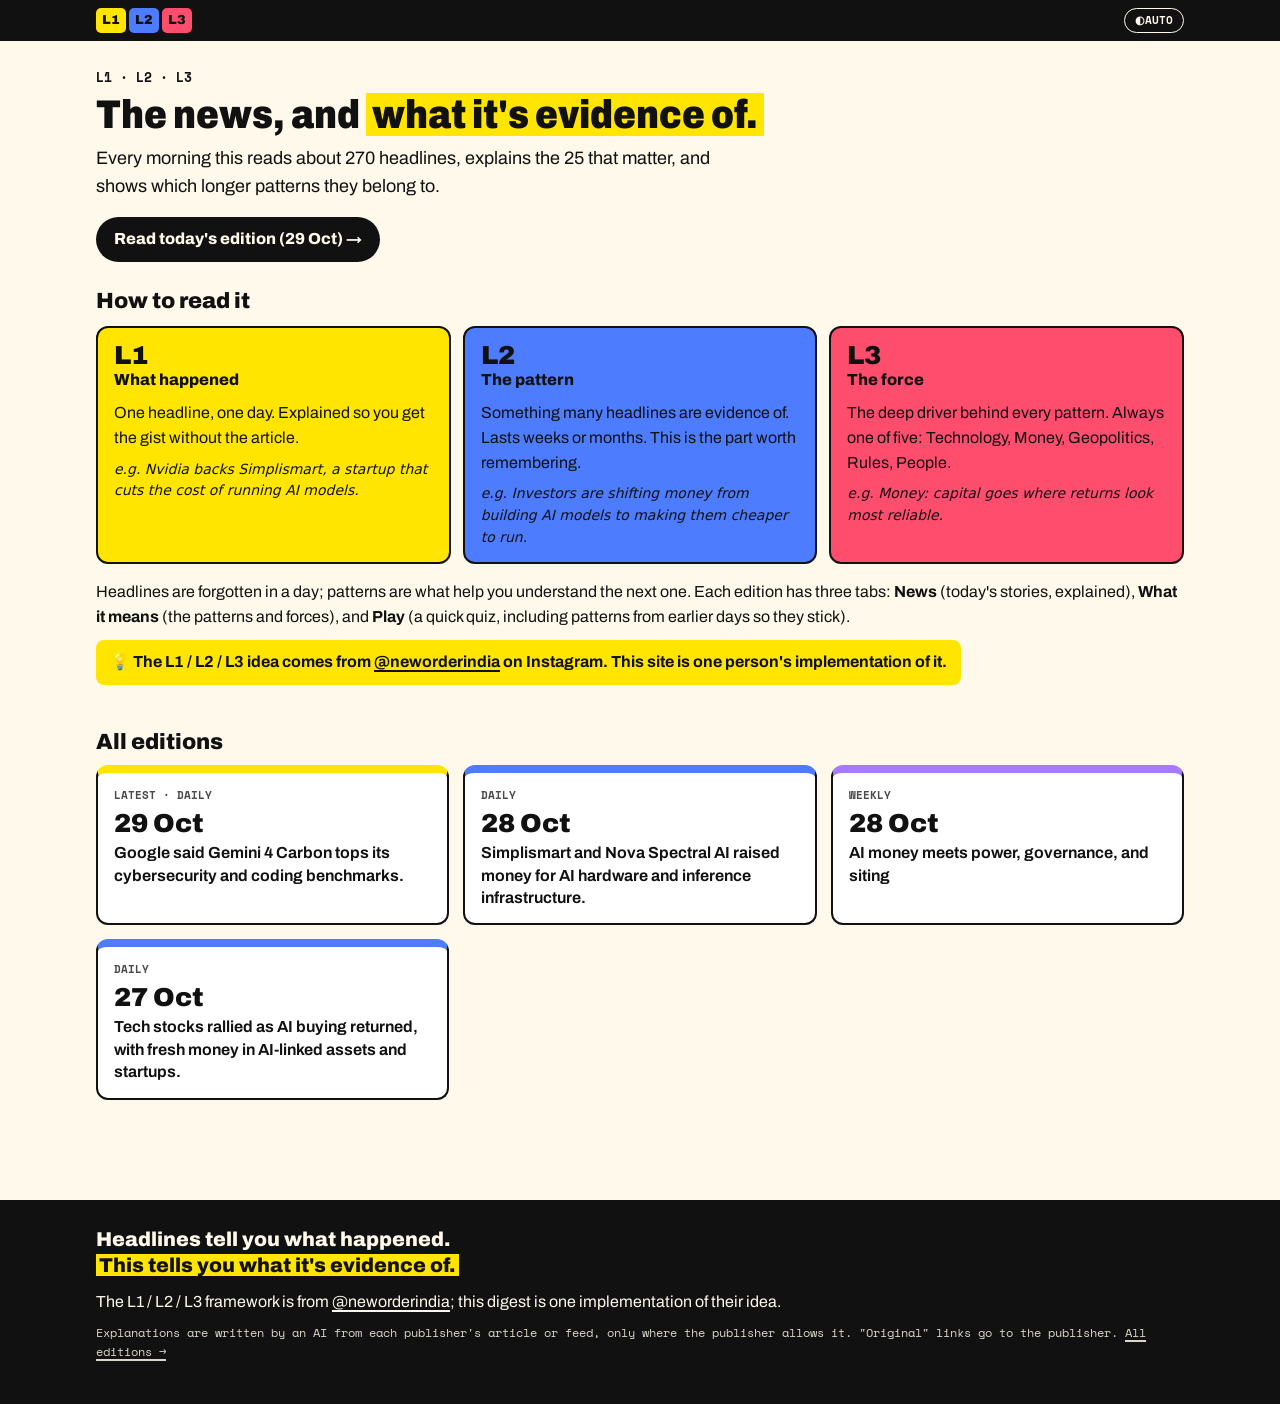
==== commit aaa9d968: "College-level explanations, factual politics, start page with credit - Explanations pitched at a wel" ====
--- a/docs/index.html
+++ b/docs/index.html
@@ -4,7 +4,7 @@
 <meta charset="utf-8">
 <meta name="viewport" content="width=device-width, initial-scale=1">
 <meta name="color-scheme" content="light dark">
-<title>L1·L2·L3 · the archive</title>
+<title>L1·L2·L3 · the news, and what it's evidence of</title>
 <meta name="description" content="Headlines tell you what happened. This tells you what it's evidence of.">
 <script>(function(){try{var t=localStorage.getItem("l123-theme");if(t==="light"||t==="dark")document.documentElement.setAttribute("data-theme",t);}catch(e){}})();</script>
 <link rel="preconnect" href="https://fonts.googleapis.com">
@@ -26,34 +26,64 @@
 
 <div class="wrap">
   <header class="masthead">
-    <p class="mast-date">Archive · 4 editions</p>
-    <h1 class="mast-title">The news, <mark>explained simply.</mark></h1>
-    <p class="muted">L1 is what happened. L2 is the pattern it's a clue for. L3 is the force behind it.</p>
+    <p class="mast-date">L1 · L2 · L3</p>
+    <h1 class="mast-title">The news, and <mark>what it's evidence of.</mark></h1>
+    <p class="lead">Every morning this reads about 270 headlines, explains the 25 that matter, and shows which longer
+      patterns they belong to.</p>
+    <a class="btn" href="2026-10-29.html">Read today's edition (29 Oct) →</a>
   </header>
+
+  <section class="about" id="how">
+    <h2 class="h2">How to read it</h2>
+    <div class="about-grid">
+      <div class="about-card r1">
+        <span class="rung-l">L1</span><span class="rung-t">What happened</span>
+        <p>One headline, one day. Explained so you get the gist without the article.</p>
+        <p class="about-eg">e.g. Nvidia backs Simplismart, a startup that cuts the cost of running AI models.</p>
+      </div>
+      <div class="about-card r2">
+        <span class="rung-l">L2</span><span class="rung-t">The pattern</span>
+        <p>Something many headlines are evidence of. Lasts weeks or months. This is the part worth remembering.</p>
+        <p class="about-eg">e.g. Investors are shifting money from building AI models to making them cheaper to run.</p>
+      </div>
+      <div class="about-card r3">
+        <span class="rung-l">L3</span><span class="rung-t">The force</span>
+        <p>The deep driver behind every pattern. Always one of five: Technology, Money, Geopolitics, Rules, People.</p>
+        <p class="about-eg">e.g. Money: capital goes where returns look most reliable.</p>
+      </div>
+    </div>
+    <p>Headlines are forgotten in a day; patterns are what help you understand the next one. Each edition has
+      three tabs: <b>News</b> (today's stories, explained), <b>What it means</b> (the patterns and forces), and
+      <b>Play</b> (a quick quiz, including patterns from earlier days so they stick).</p>
+    <p class="credit">💡 The L1 / L2 / L3 idea comes from <a href="https://www.instagram.com/neworderindia/">@neworderindia</a> on Instagram.
+      This site is one person's implementation of it.</p>
+  </section>
+
+  <h2 class="h2">All editions</h2>
   <div class="archive">
     
     <a class="tile is-latest" href="2026-10-29.html">
       <span class="tile-kind">Latest · Daily</span>
       <span class="tile-date">29 Oct</span>
-      <span class="tile-lead">Google, OpenAI, and others show AI money is still flowing fast.</span>
+      <span class="tile-lead">Google said Gemini 4 Carbon tops its cybersecurity and coding benchmarks.</span>
     </a>
     
     <a class="tile" href="2026-10-28.html">
       <span class="tile-kind">Daily</span>
       <span class="tile-date">28 Oct</span>
-      <span class="tile-lead">Oil prices jumped after a strike on a Saudi refinery, and Malaysia’s producer inflation rose.</span>
+      <span class="tile-lead">Simplismart and Nova Spectral AI raised money for AI hardware and inference infrastructure.</span>
     </a>
     
     <a class="tile is-weekly" href="weekly-2026-10-28.html">
       <span class="tile-kind">Weekly</span>
       <span class="tile-date">28 Oct</span>
-      <span class="tile-lead">AI Money, Guardrails, and Power Limits</span>
+      <span class="tile-lead">AI money meets power, governance, and siting</span>
     </a>
     
     <a class="tile" href="2026-10-27.html">
       <span class="tile-kind">Daily</span>
       <span class="tile-date">27 Oct</span>
-      <span class="tile-lead">AI money is flowing back, with big raises and a tech stock jump.</span>
+      <span class="tile-lead">Tech stocks rallied as AI buying returned, with fresh money in AI-linked assets and startups.</span>
     </a>
     
   </div>
--- a/docs/assets/digest.css
+++ b/docs/assets/digest.css
@@ -297,6 +297,21 @@
 .verdict { justify-self: start; font-family: var(--mono); font-weight: 700; font-size: 11px; text-transform: uppercase; border: 1.5px solid var(--line); padding: 0 7px; border-radius: 4px; color: var(--on); background: var(--active); }
 .v-right { background: var(--markets); } .v-wrong { background: var(--politics_world); } .v-too_early, .v-open { background: var(--regulation); }
 
+/* ---------------- start page + explainer ---------------- */
+.explainer { font-size: 14px; margin: 10px 0 0; padding: 8px 12px; border: 1.5px solid var(--line); border-radius: 8px; background: var(--surface); }
+.explainer .lv { font-size: 11px; padding: 1px 5px; }
+.lead { font-size: 18px; max-width: 640px; }
+.btn { display: inline-block; background: var(--ink); color: var(--bg); text-decoration: none; font-weight: 800; border-radius: 999px; padding: 10px 18px; margin-top: 6px; }
+.btn:hover { background: var(--mark); color: var(--mark-ink); }
+.about { margin: 10px 0 34px; }
+.about-grid { display: grid; gap: 12px; margin: 12px 0 16px; }
+@media (min-width: 800px) { .about-grid { grid-template-columns: repeat(3, 1fr); } }
+.about-card { border: 2px solid var(--line); border-radius: var(--r); padding: 14px 16px; color: var(--on); }
+.about-card p { margin: 8px 0 0; }
+.about-eg { font-size: 14px; font-style: italic; }
+.credit { font-weight: 700; padding: 10px 14px; background: var(--mark); color: var(--mark-ink); border-radius: 8px; display: inline-block; }
+.credit a { color: var(--mark-ink); }
+
 /* ---------------- weekly + archive ---------------- */
 .week-stats { display: flex; gap: 6px; flex-wrap: wrap; margin: 0 0 8px; }
 .born-dead { display: grid; gap: 12px; }
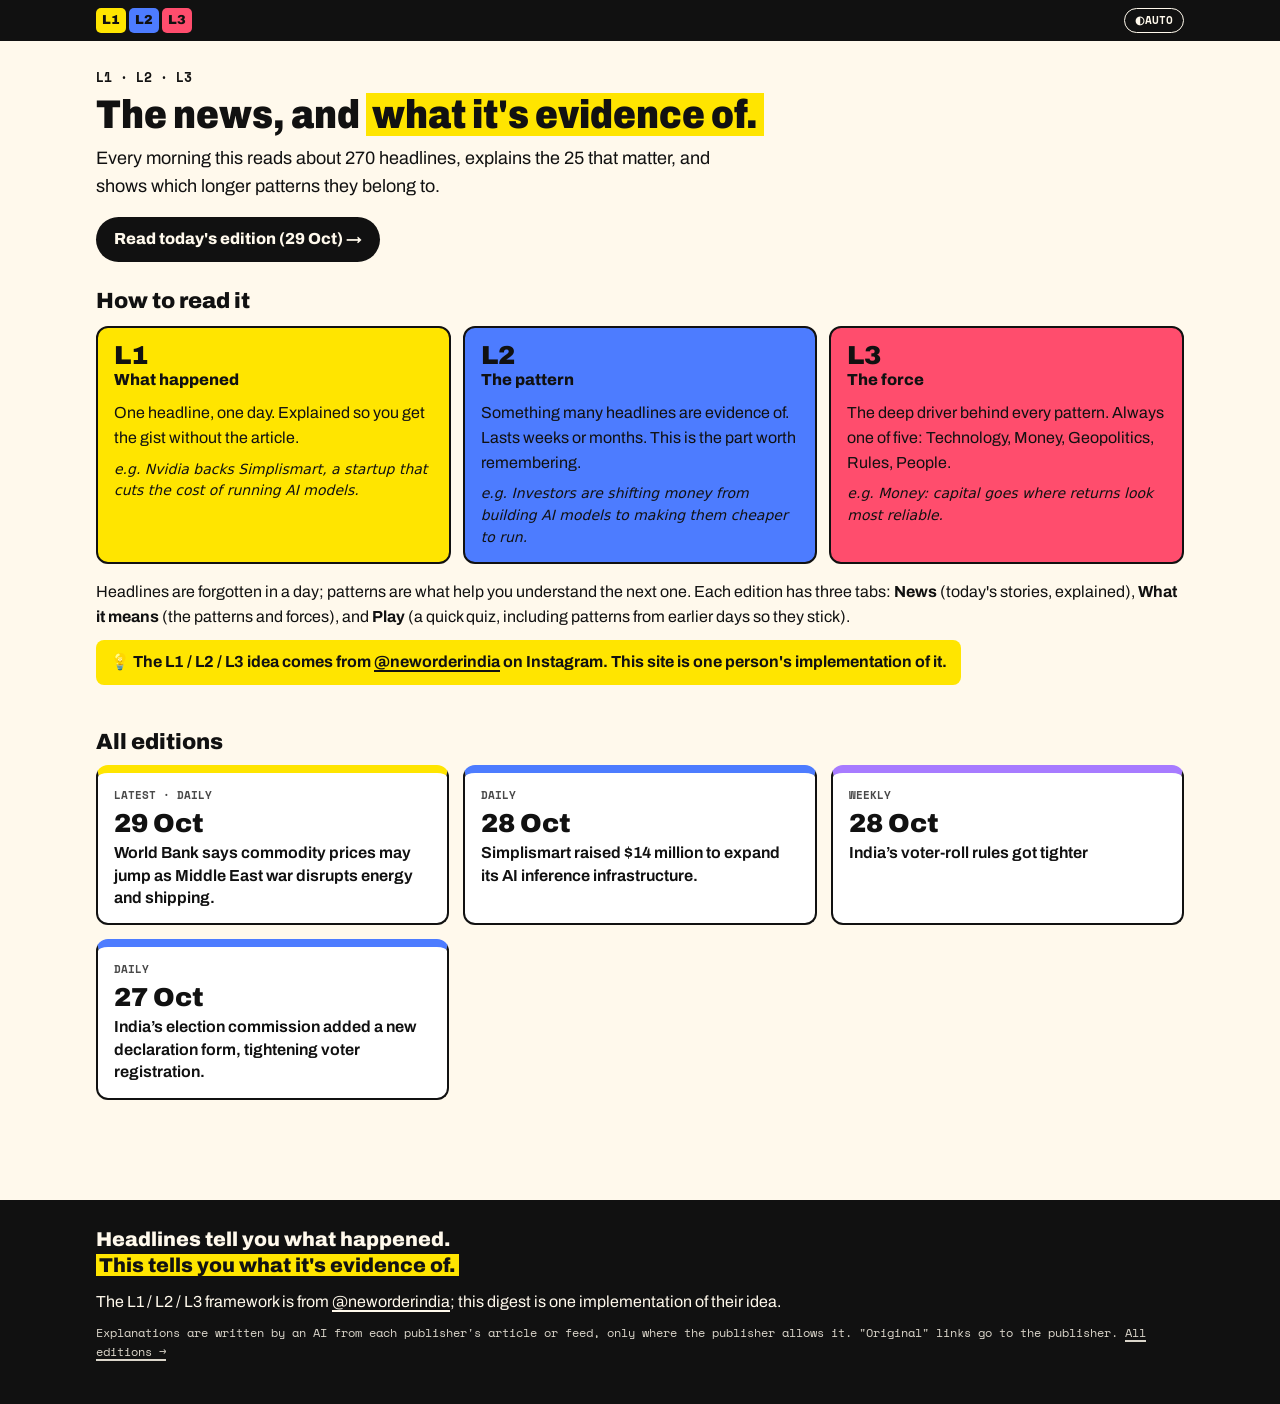
==== commit 640dd180: "Pattern quality pass (fixes.md phases 1-7) - digest.quality: attach rate, events per thread, status " ====
--- a/docs/index.html
+++ b/docs/index.html
@@ -65,25 +65,25 @@
     <a class="tile is-latest" href="2026-10-29.html">
       <span class="tile-kind">Latest · Daily</span>
       <span class="tile-date">29 Oct</span>
-      <span class="tile-lead">Google said Gemini 4 Carbon tops its cybersecurity and coding benchmarks.</span>
+      <span class="tile-lead">World Bank says commodity prices may jump as Middle East war disrupts energy and shipping.</span>
     </a>
     
     <a class="tile" href="2026-10-28.html">
       <span class="tile-kind">Daily</span>
       <span class="tile-date">28 Oct</span>
-      <span class="tile-lead">Simplismart and Nova Spectral AI raised money for AI hardware and inference infrastructure.</span>
+      <span class="tile-lead">Simplismart raised $14 million to expand its AI inference infrastructure.</span>
     </a>
     
     <a class="tile is-weekly" href="weekly-2026-10-28.html">
       <span class="tile-kind">Weekly</span>
       <span class="tile-date">28 Oct</span>
-      <span class="tile-lead">AI money meets power, governance, and siting</span>
+      <span class="tile-lead">India’s voter-roll rules got tighter</span>
     </a>
     
     <a class="tile" href="2026-10-27.html">
       <span class="tile-kind">Daily</span>
       <span class="tile-date">27 Oct</span>
-      <span class="tile-lead">Tech stocks rallied as AI buying returned, with fresh money in AI-linked assets and startups.</span>
+      <span class="tile-lead">India’s election commission added a new declaration form, tightening voter registration.</span>
     </a>
     
   </div>
--- a/docs/assets/digest.css
+++ b/docs/assets/digest.css
@@ -30,6 +30,7 @@
   --heating: #FF5A3C;
   --cooling: #7FE7FF;
   --new: #FFE500;
+  --building: #C9B6FF;
   --active: #E7E0CF;
   --dormant: #C4C4C4;
 
@@ -56,7 +57,7 @@
 .f-technology { --c: var(--technology); } .f-capital { --c: var(--capital); } .f-geopolitics { --c: var(--geopolitics); }
 .f-regulation { --c: var(--regulation); } .f-demographics { --c: var(--demographics); }
 .st-heating { --st: var(--heating); } .st-cooling { --st: var(--cooling); } .st-new { --st: var(--new); }
-.st-active { --st: var(--active); } .st-dormant { --st: var(--dormant); }
+.st-active { --st: var(--active); } .st-dormant { --st: var(--dormant); } .st-building { --st: var(--building); }
 
 * { box-sizing: border-box; }
 html { -webkit-text-size-adjust: 100%; scroll-padding-top: 120px; }
@@ -156,6 +157,11 @@
 .hero-text { font-size: 18px; font-weight: 600; line-height: 1.5; margin: 0 0 12px; }
 .hero-cta { background: var(--bg); color: var(--ink); border: 0; border-radius: 999px; padding: 6px 14px; font-weight: 700; font-size: 14px; }
 .hero-cta:hover { background: var(--mark); color: var(--mark-ink); }
+
+/* ---------------- developing stories ---------------- */
+.developing { order: 0; background: var(--surface); border: 2px solid var(--line); border-radius: var(--r); padding: 14px 16px 6px; margin-bottom: 22px; }
+.dev { margin-bottom: 10px; }
+.dev-title { font-weight: 800; margin: 0 0 4px; }
 
 /* ---------------- filters + section headers ---------------- */
 .filters { display: flex; gap: 6px; overflow-x: auto; padding: 2px 2px 12px; margin: 0 -2px 6px; scrollbar-width: thin; }
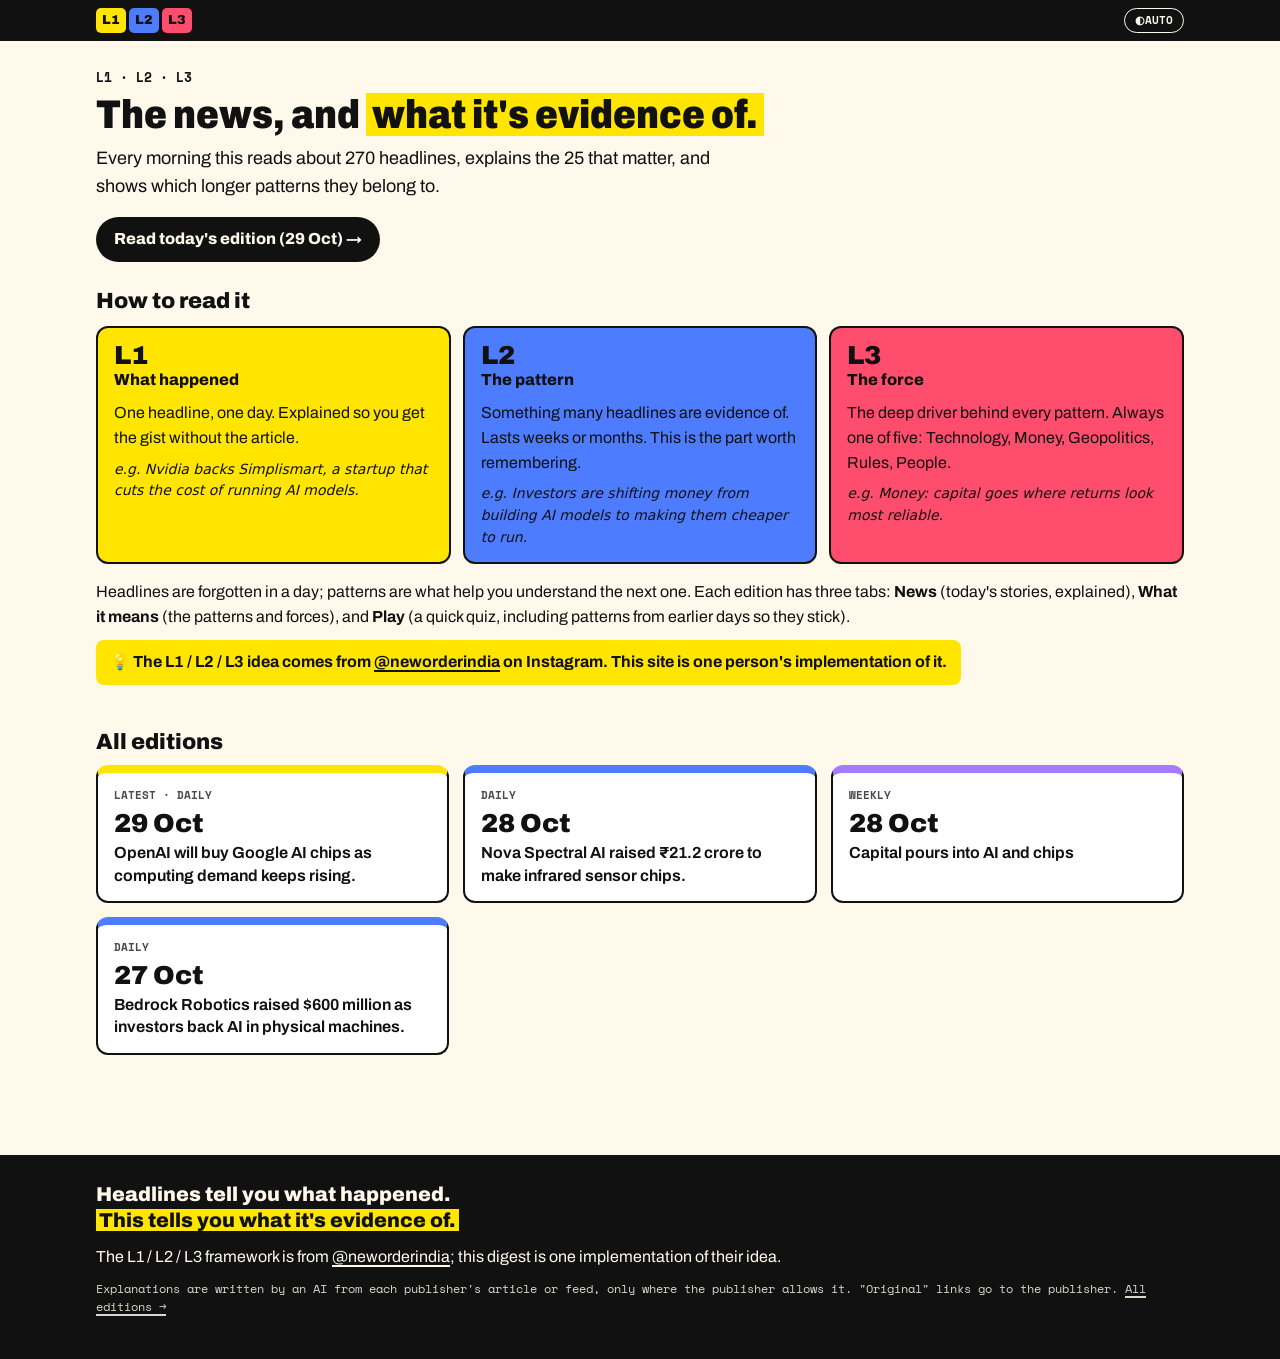
==== commit 88890269: "Backfill 3 weeks of history, switch all steps to gpt-5.4-mini - digest/backfill.py: Google News day " ====
--- a/docs/index.html
+++ b/docs/index.html
@@ -65,25 +65,25 @@
     <a class="tile is-latest" href="2026-10-29.html">
       <span class="tile-kind">Latest · Daily</span>
       <span class="tile-date">29 Oct</span>
-      <span class="tile-lead">World Bank says commodity prices may jump as Middle East war disrupts energy and shipping.</span>
+      <span class="tile-lead">OpenAI will buy Google AI chips as computing demand keeps rising.</span>
     </a>
     
     <a class="tile" href="2026-10-28.html">
       <span class="tile-kind">Daily</span>
       <span class="tile-date">28 Oct</span>
-      <span class="tile-lead">Simplismart raised $14 million to expand its AI inference infrastructure.</span>
+      <span class="tile-lead">Nova Spectral AI raised ₹21.2 crore to make infrared sensor chips.</span>
     </a>
     
     <a class="tile is-weekly" href="weekly-2026-10-28.html">
       <span class="tile-kind">Weekly</span>
       <span class="tile-date">28 Oct</span>
-      <span class="tile-lead">India’s voter-roll rules got tighter</span>
+      <span class="tile-lead">Capital pours into AI and chips</span>
     </a>
     
     <a class="tile" href="2026-10-27.html">
       <span class="tile-kind">Daily</span>
       <span class="tile-date">27 Oct</span>
-      <span class="tile-lead">India’s election commission added a new declaration form, tightening voter registration.</span>
+      <span class="tile-lead">Bedrock Robotics raised $600 million as investors back AI in physical machines.</span>
     </a>
     
   </div>
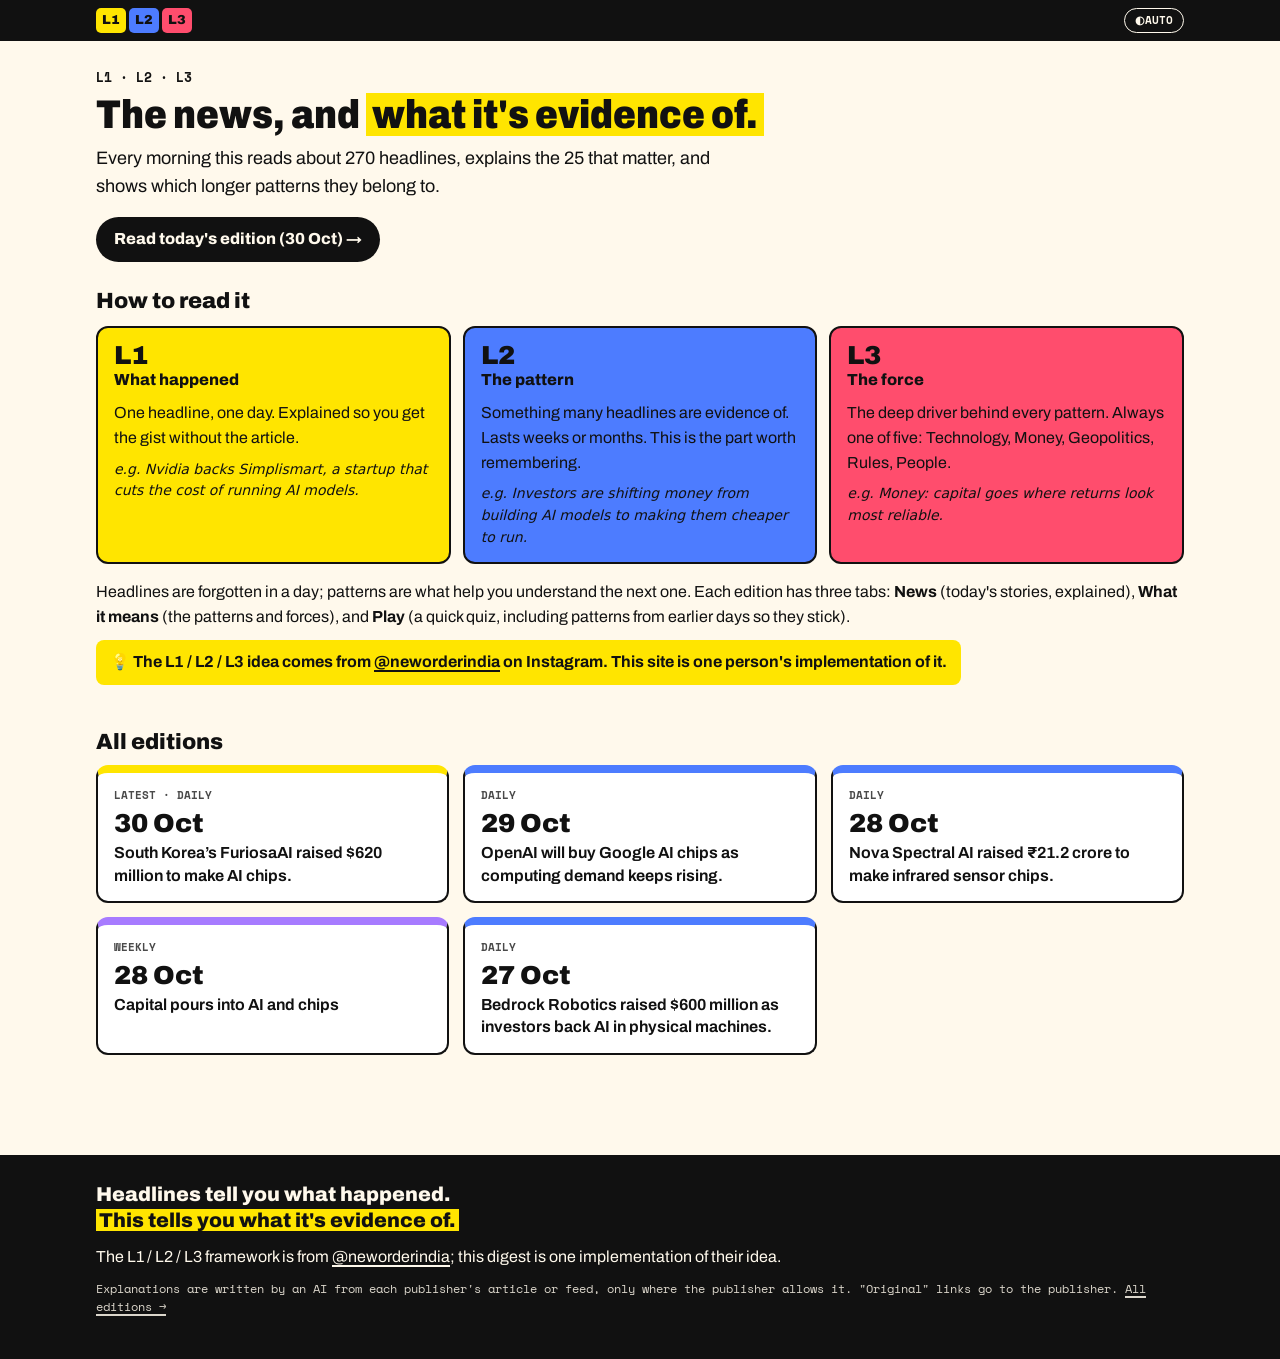
==== commit 3d0fbed6: "daily edition 2026-10-30" ====
--- a/docs/index.html
+++ b/docs/index.html
@@ -30,7 +30,7 @@
     <h1 class="mast-title">The news, and <mark>what it's evidence of.</mark></h1>
     <p class="lead">Every morning this reads about 270 headlines, explains the 25 that matter, and shows which longer
       patterns they belong to.</p>
-    <a class="btn" href="2026-10-29.html">Read today's edition (29 Oct) →</a>
+    <a class="btn" href="2026-10-30.html">Read today's edition (30 Oct) →</a>
   </header>
 
   <section class="about" id="how">
@@ -62,8 +62,14 @@
   <h2 class="h2">All editions</h2>
   <div class="archive">
     
-    <a class="tile is-latest" href="2026-10-29.html">
+    <a class="tile is-latest" href="2026-10-30.html">
       <span class="tile-kind">Latest · Daily</span>
+      <span class="tile-date">30 Oct</span>
+      <span class="tile-lead">South Korea’s FuriosaAI raised $620 million to make AI chips.</span>
+    </a>
+    
+    <a class="tile" href="2026-10-29.html">
+      <span class="tile-kind">Daily</span>
       <span class="tile-date">29 Oct</span>
       <span class="tile-lead">OpenAI will buy Google AI chips as computing demand keeps rising.</span>
     </a>
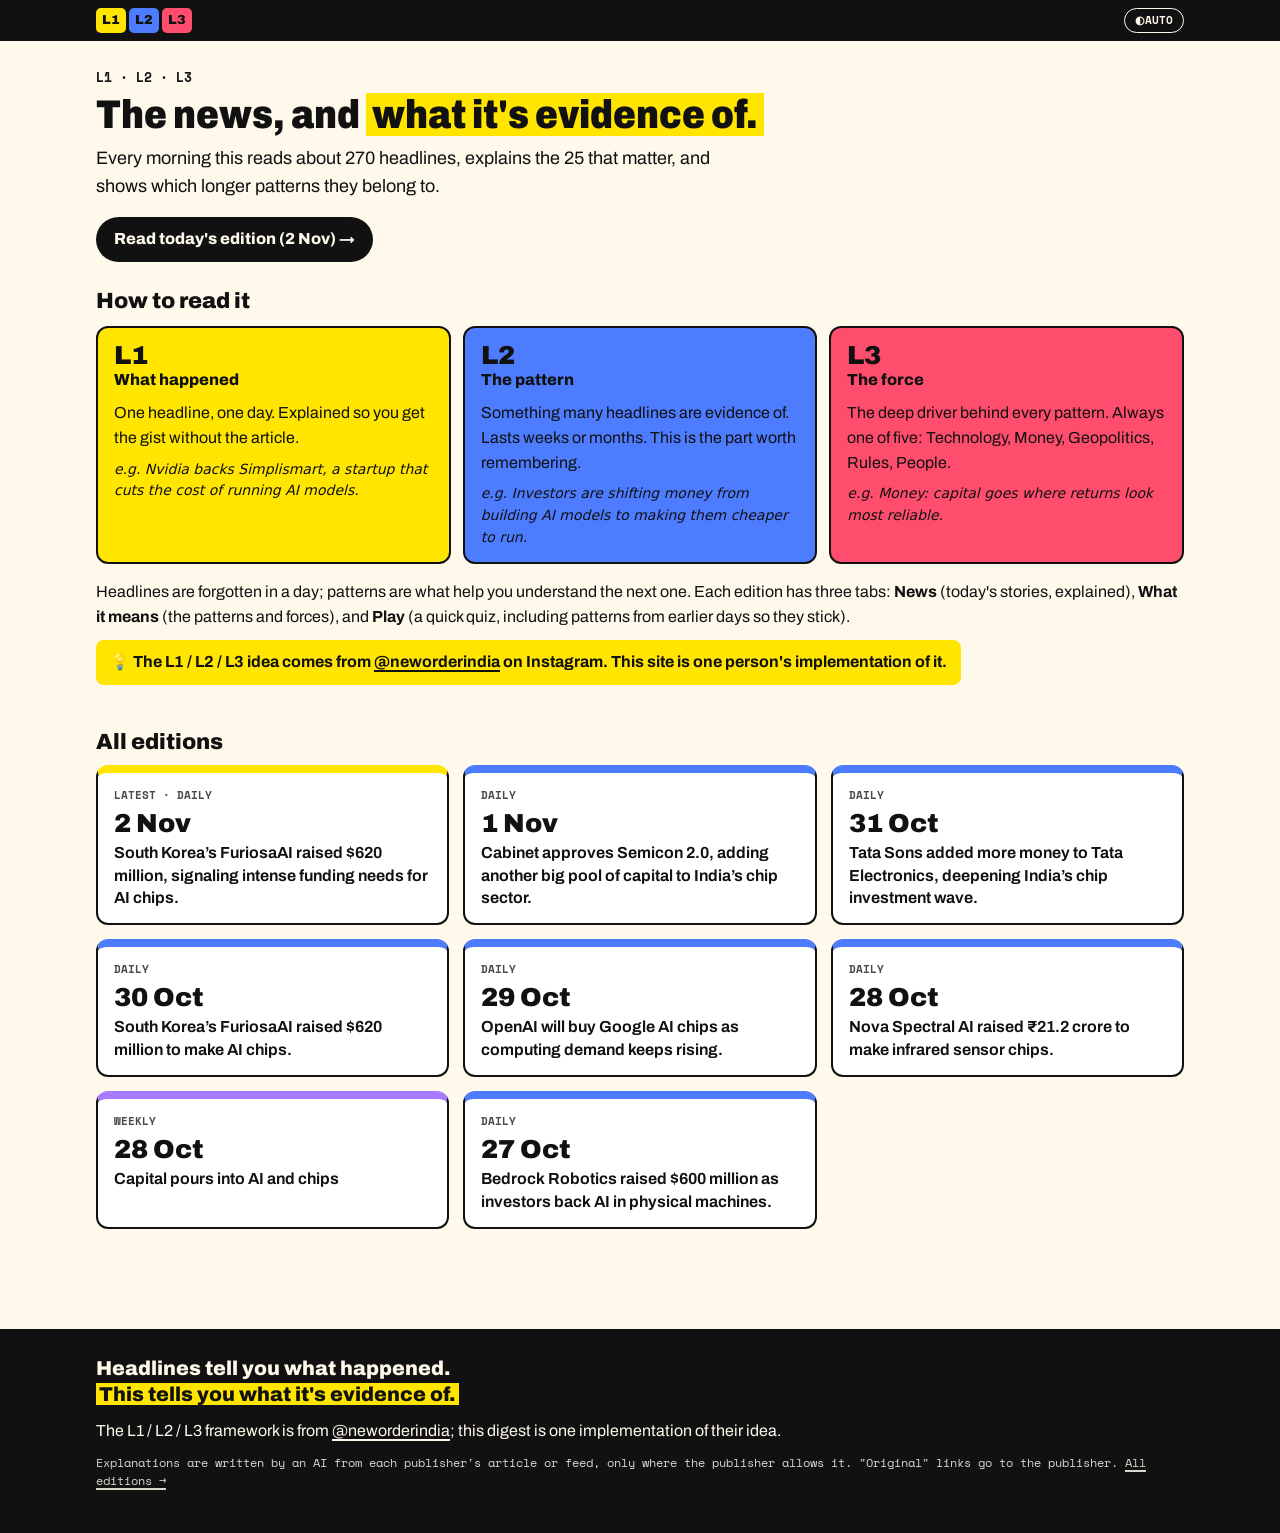
==== commit 5b95afed: "daily edition 2026-11-02" ====
--- a/docs/index.html
+++ b/docs/index.html
@@ -30,7 +30,7 @@
     <h1 class="mast-title">The news, and <mark>what it's evidence of.</mark></h1>
     <p class="lead">Every morning this reads about 270 headlines, explains the 25 that matter, and shows which longer
       patterns they belong to.</p>
-    <a class="btn" href="2026-10-30.html">Read today's edition (30 Oct) →</a>
+    <a class="btn" href="2026-11-02.html">Read today's edition (2 Nov) →</a>
   </header>
 
   <section class="about" id="how">
@@ -62,8 +62,26 @@
   <h2 class="h2">All editions</h2>
   <div class="archive">
     
-    <a class="tile is-latest" href="2026-10-30.html">
+    <a class="tile is-latest" href="2026-11-02.html">
       <span class="tile-kind">Latest · Daily</span>
+      <span class="tile-date">2 Nov</span>
+      <span class="tile-lead">South Korea’s FuriosaAI raised $620 million, signaling intense funding needs for AI chips.</span>
+    </a>
+    
+    <a class="tile" href="2026-11-01.html">
+      <span class="tile-kind">Daily</span>
+      <span class="tile-date">1 Nov</span>
+      <span class="tile-lead">Cabinet approves Semicon 2.0, adding another big pool of capital to India’s chip sector.</span>
+    </a>
+    
+    <a class="tile" href="2026-10-31.html">
+      <span class="tile-kind">Daily</span>
+      <span class="tile-date">31 Oct</span>
+      <span class="tile-lead">Tata Sons added more money to Tata Electronics, deepening India’s chip investment wave.</span>
+    </a>
+    
+    <a class="tile" href="2026-10-30.html">
+      <span class="tile-kind">Daily</span>
       <span class="tile-date">30 Oct</span>
       <span class="tile-lead">South Korea’s FuriosaAI raised $620 million to make AI chips.</span>
     </a>
